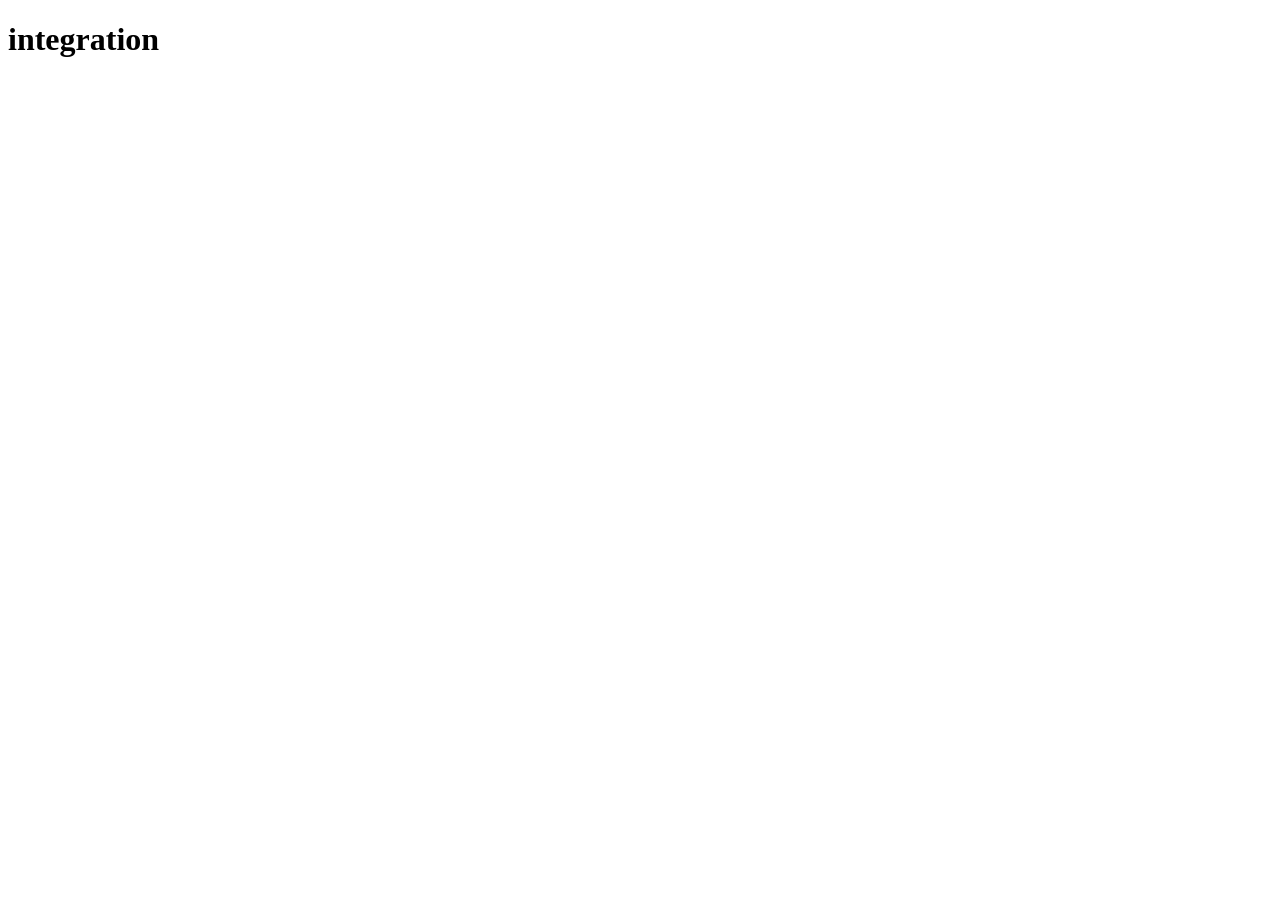
==== integration/index.html @ 020e7e5c "feat: add core infrastructure, schema hosting, and app engine config" ====
<!DOCTYPE html>
<html lang="en">
<head>
  <meta charset="UTF-8">
  <meta name="viewport" content="width=device-width, initial-scale=1.0">
  <title>integration - yettagam</title>
  <link rel="icon" type="image/svg+xml" href="/static/logos/favicon.svg">
</head>
<body>
  <h1>integration</h1>
</body>
</html>
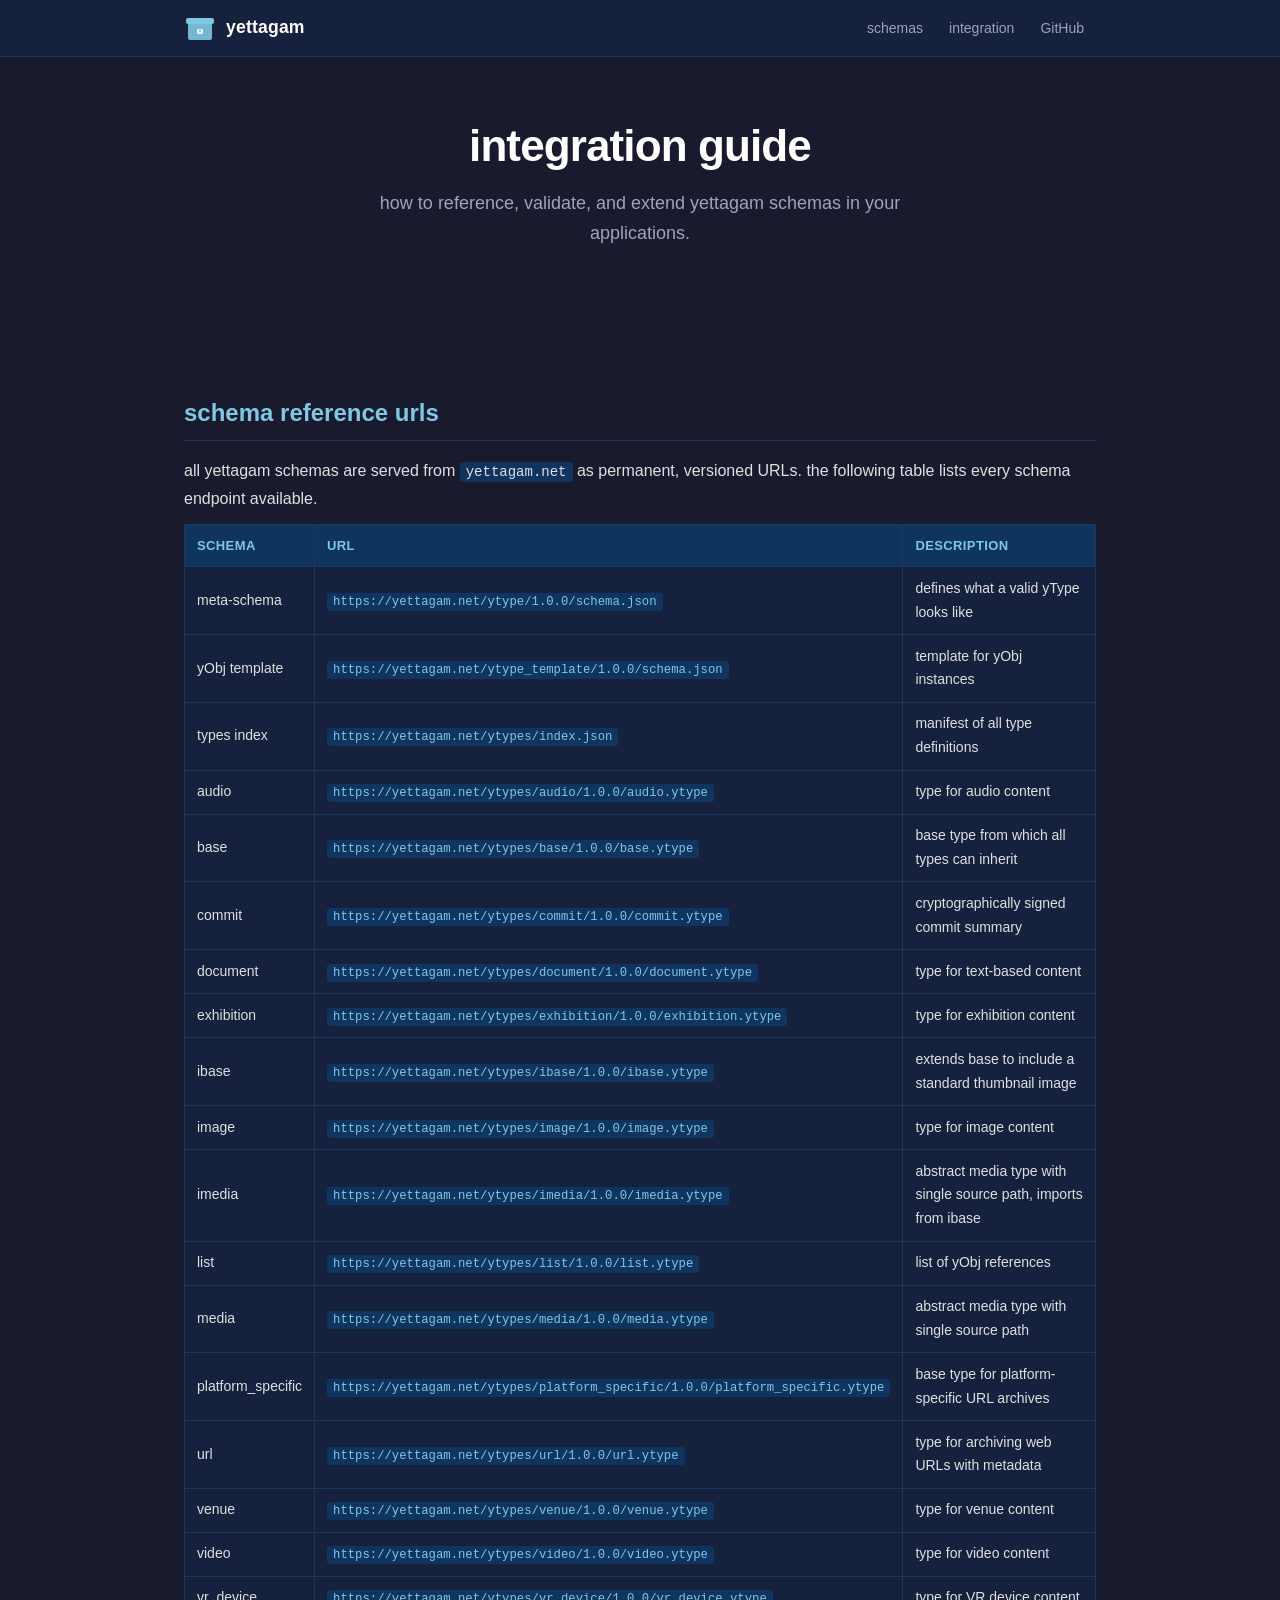
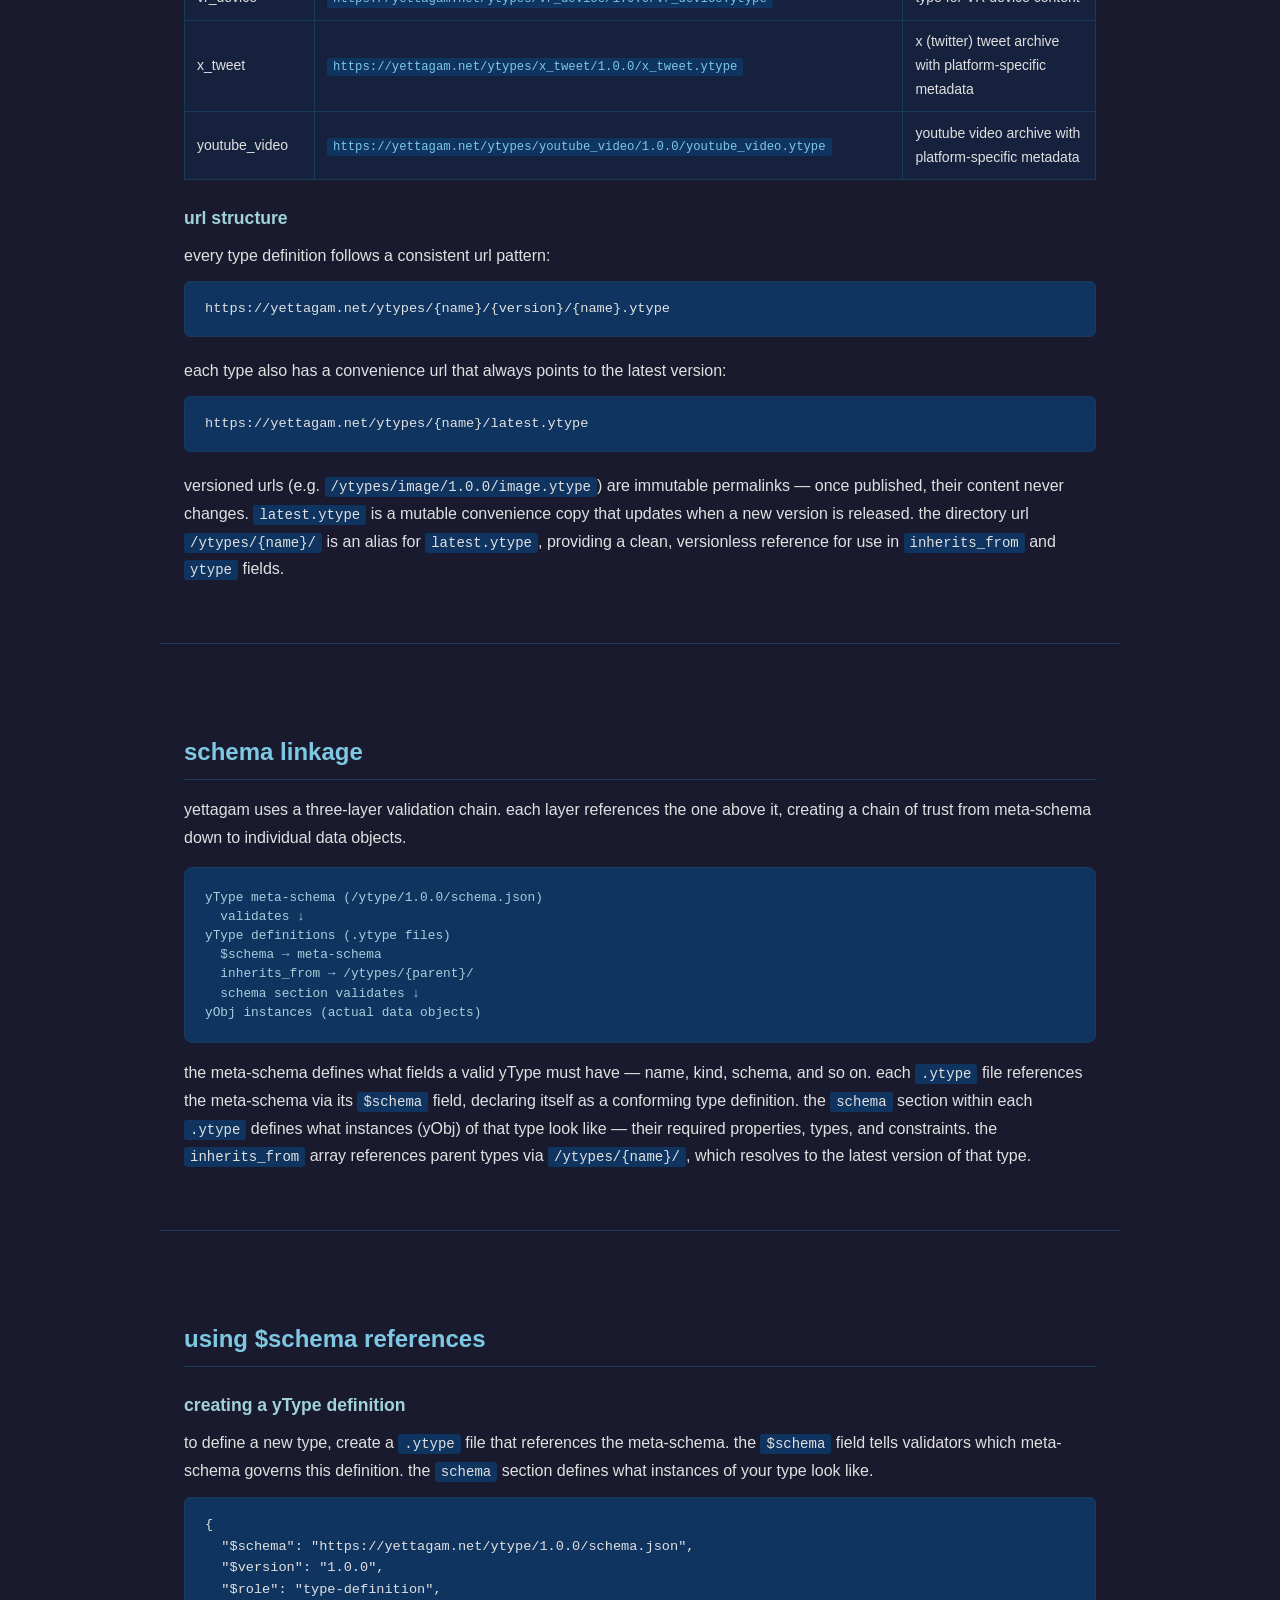
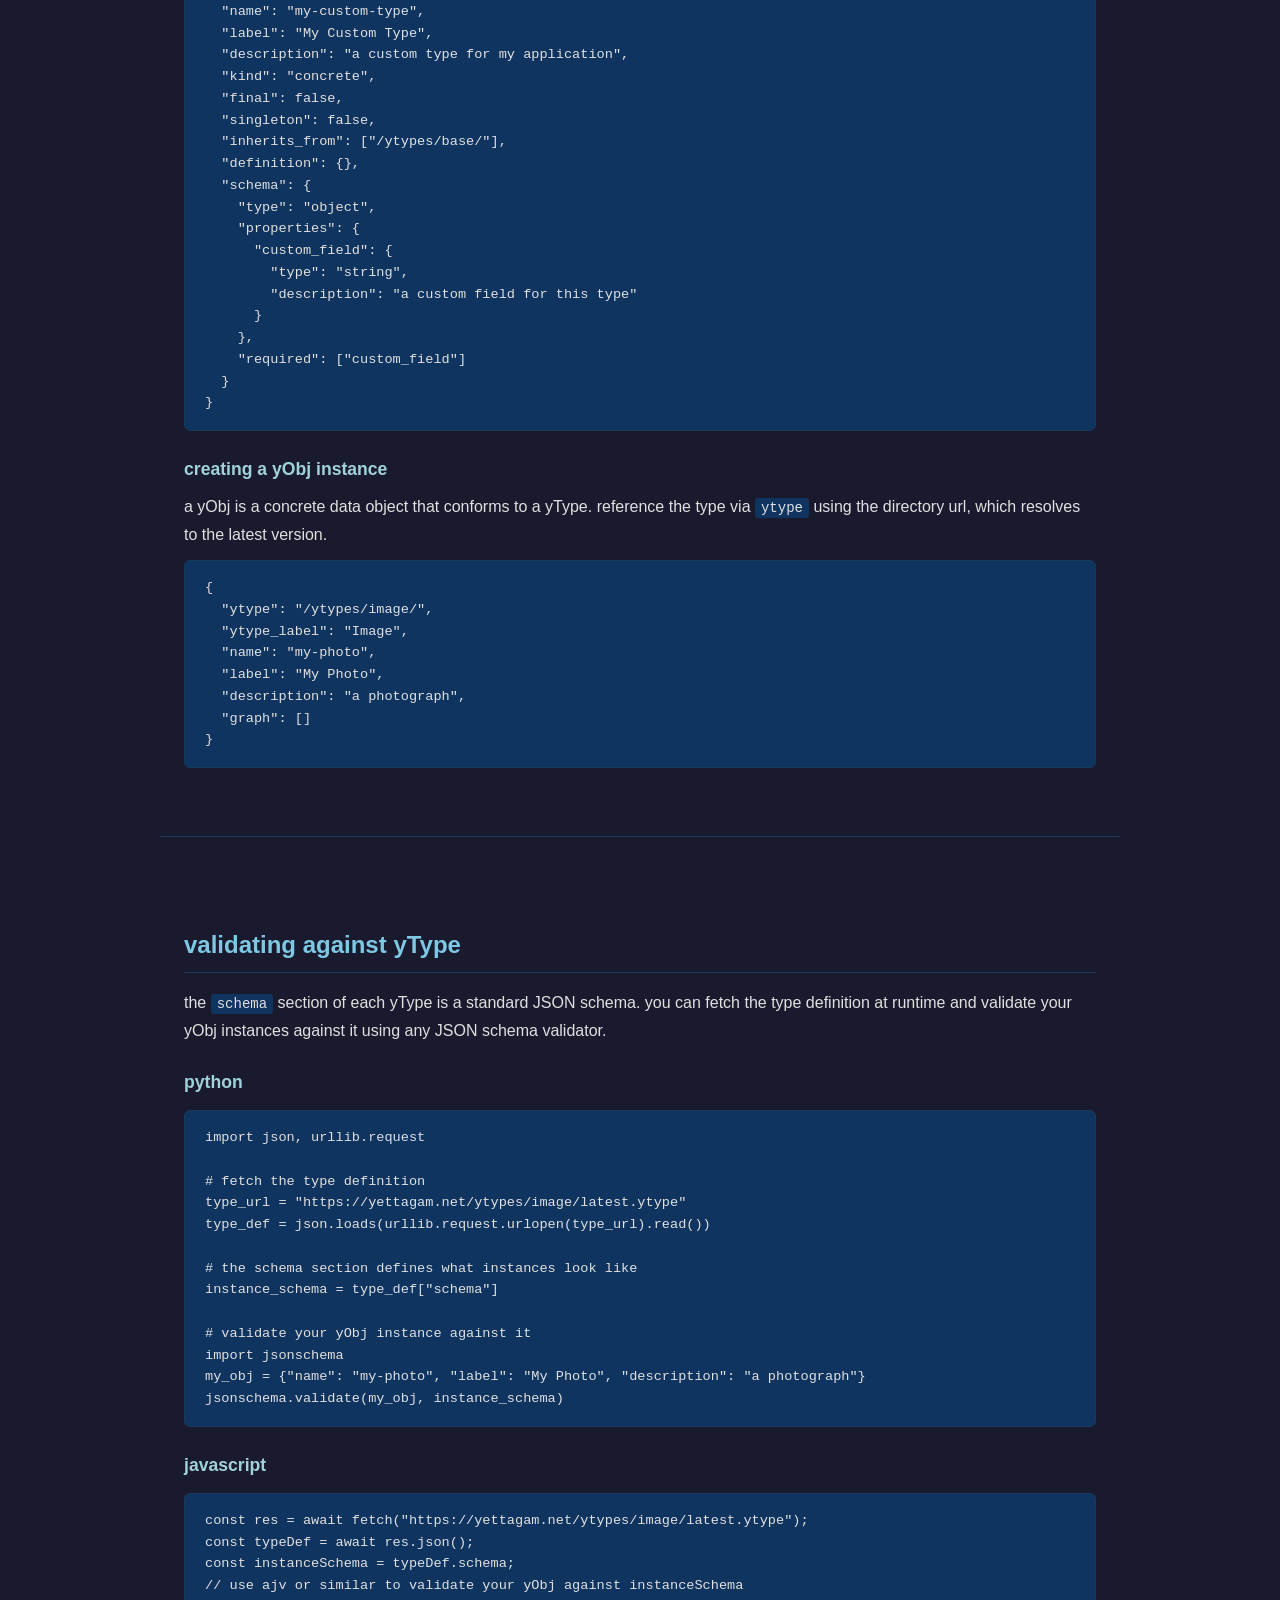
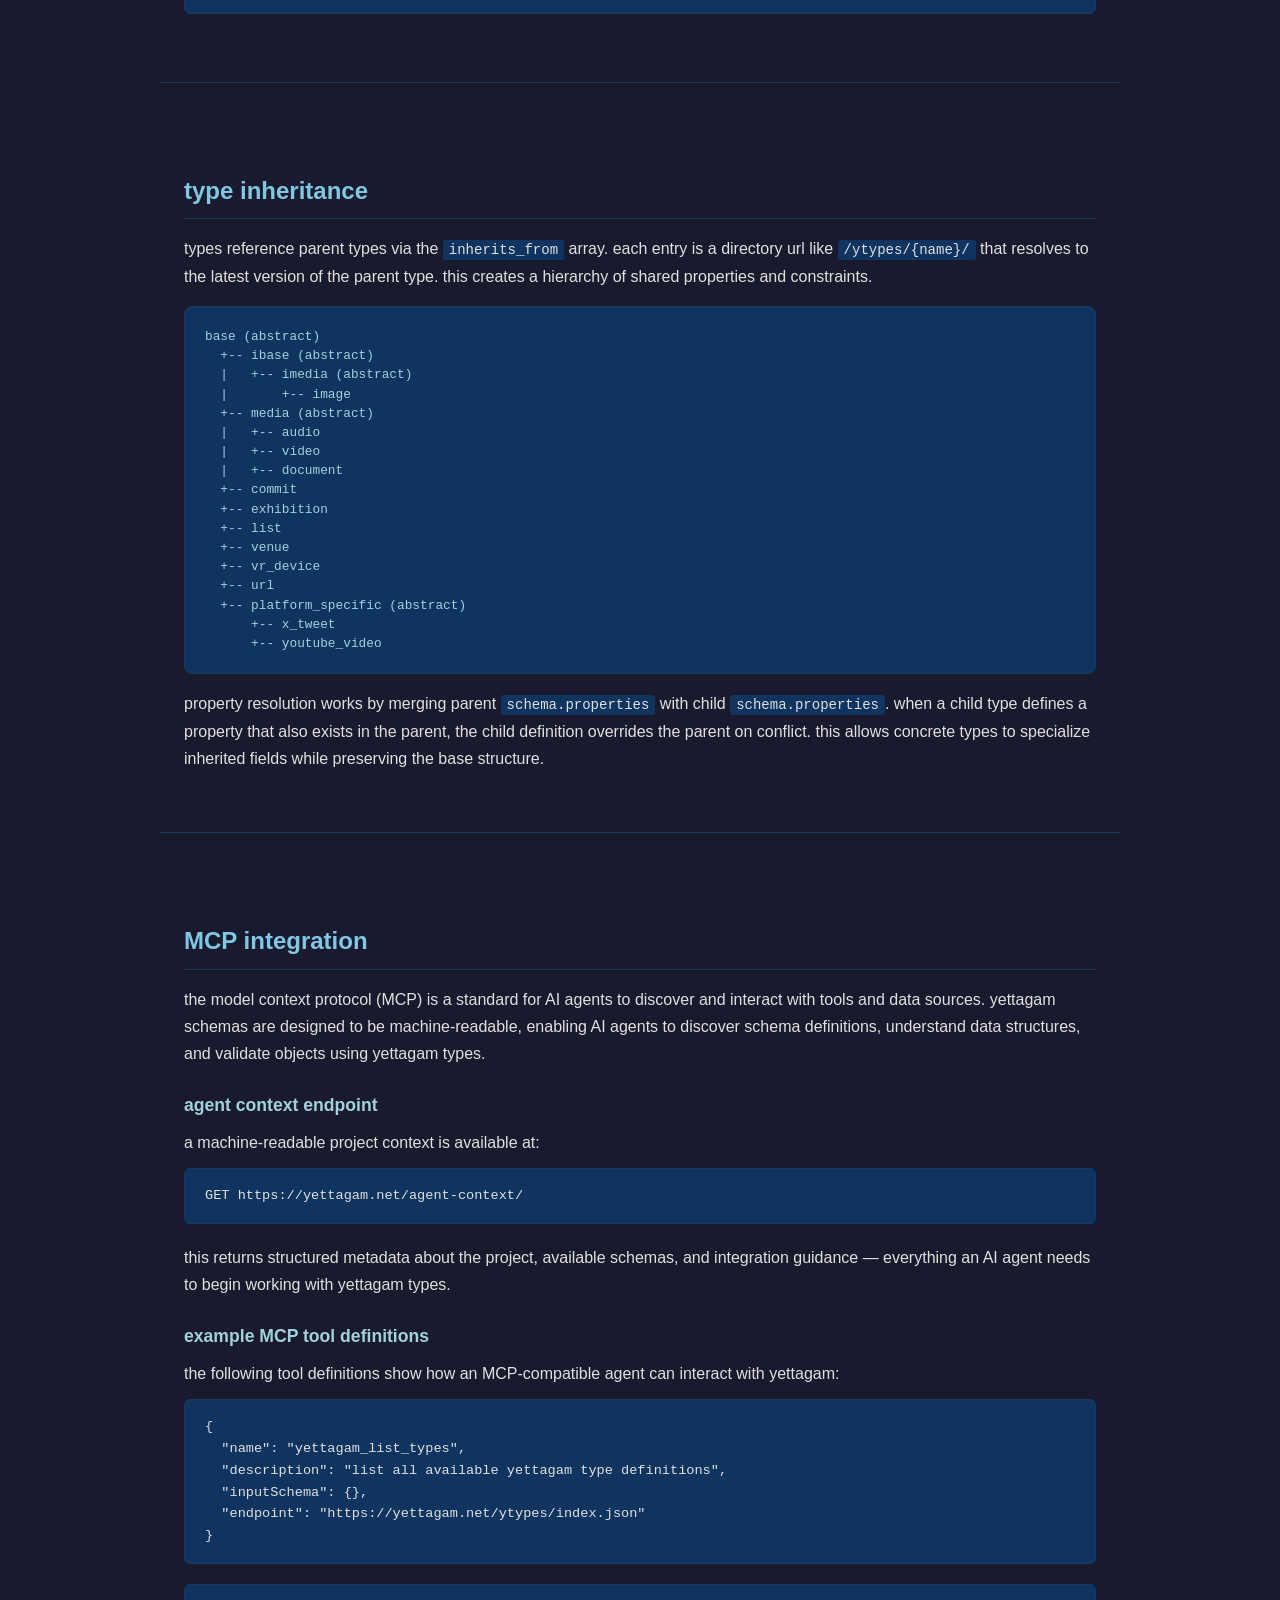
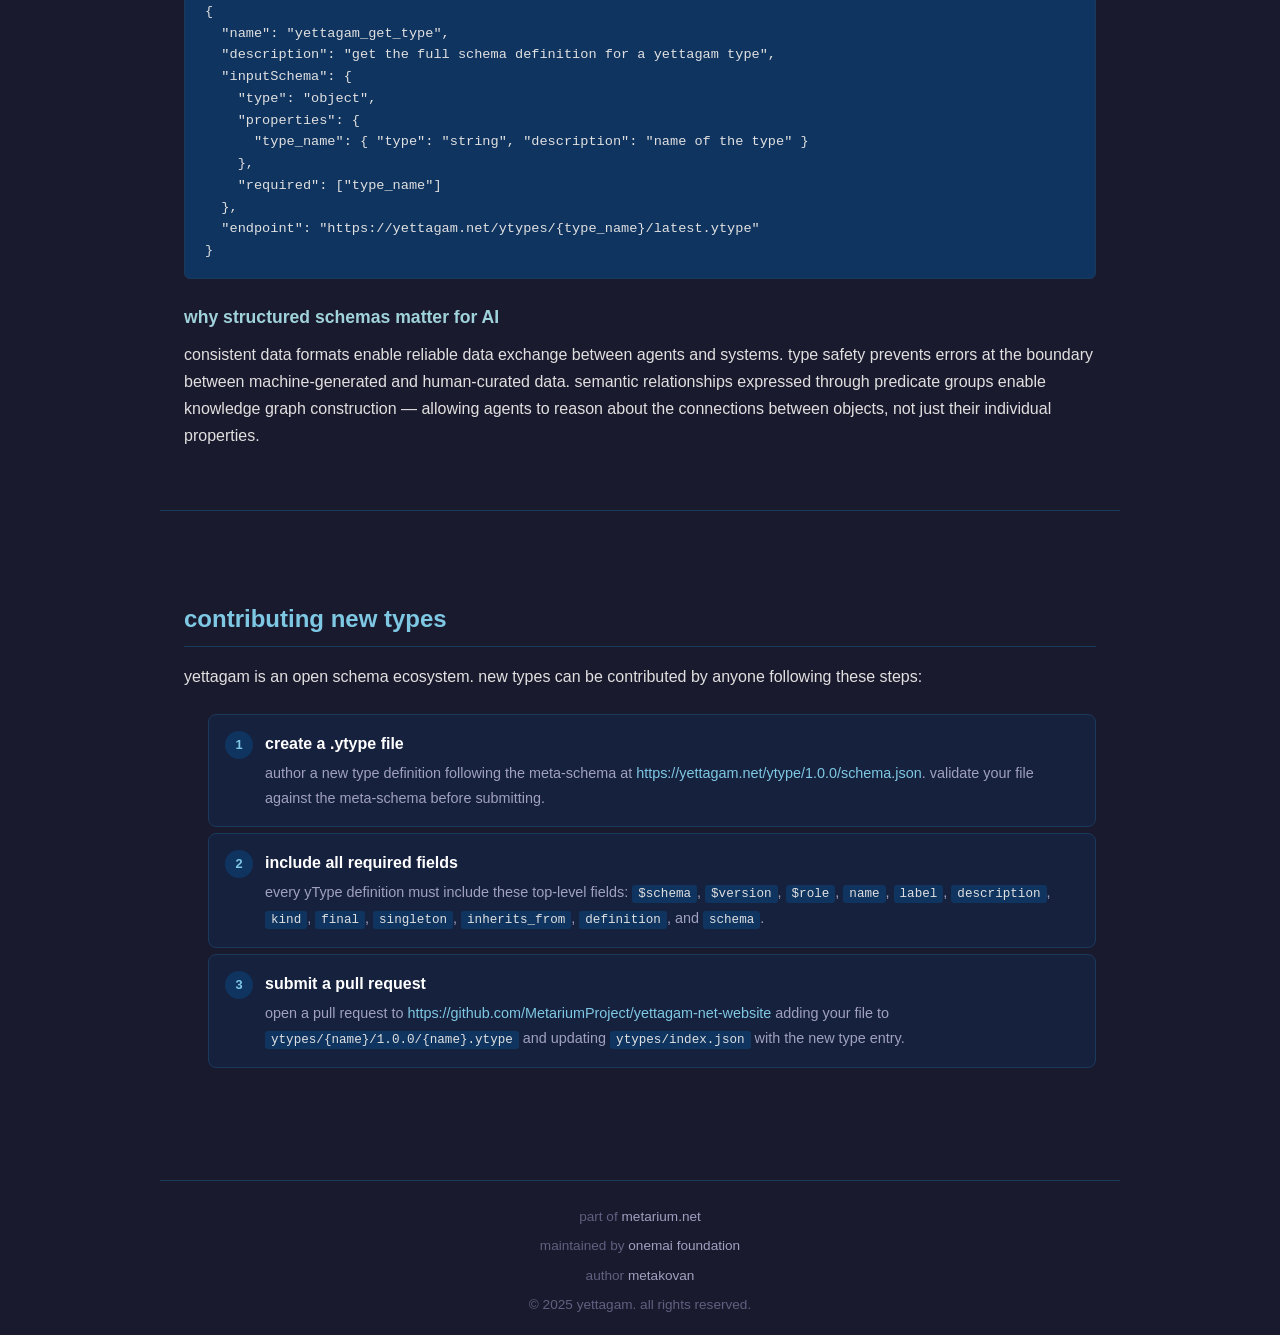
==== commit 8c7fb940: "feat: add landing page, 404, CSS styling, and integration guide" ====
--- a/integration/index.html
+++ b/integration/index.html
@@ -3,10 +3,425 @@
 <head>
   <meta charset="UTF-8">
   <meta name="viewport" content="width=device-width, initial-scale=1.0">
-  <title>integration - yettagam</title>
+  <title>integration guide — yettagam</title>
+  <meta name="description" content="integration guide for yettagam — how to reference, validate, and extend yType schemas and yObj instances.">
+  <meta property="og:type" content="website">
+  <meta property="og:title" content="integration guide — yettagam">
+  <meta property="og:url" content="https://yettagam.net/integration/">
+  <meta property="og:site_name" content="yettagam">
   <link rel="icon" type="image/svg+xml" href="/static/logos/favicon.svg">
+  <link rel="stylesheet" href="/static/css/style.css">
 </head>
 <body>
-  <h1>integration</h1>
+
+  <nav class="nav">
+    <div class="nav-inner">
+      <a href="/" class="nav-brand">
+        <img class="nav-logo" src="/static/logos/favicon.svg" alt="yettagam" width="32" height="32">
+        <span>yettagam</span>
+      </a>
+      <button class="nav-toggle" aria-label="Menu">&#9776;</button>
+      <ul class="nav-links">
+        <li><a href="/schemas/">schemas</a></li>
+        <li><a href="/integration/">integration</a></li>
+        <li><a href="https://github.com/MetariumProject/yettagam-net-website" target="_blank" rel="noopener">GitHub</a></li>
+      </ul>
+    </div>
+  </nav>
+
+  <main>
+
+    <section class="hero">
+      <h1 class="hero-title">integration guide</h1>
+      <p class="hero-subtitle">
+        how to reference, validate, and extend yettagam schemas in your applications.
+      </p>
+    </section>
+
+    <!-- section 1: schema reference urls -->
+    <section class="section content">
+      <h2 class="section-title">schema reference urls</h2>
+      <p>
+        all yettagam schemas are served from <code>yettagam.net</code> as permanent, versioned URLs.
+        the following table lists every schema endpoint available.
+      </p>
+
+      <table>
+        <thead>
+          <tr>
+            <th>schema</th>
+            <th>url</th>
+            <th>description</th>
+          </tr>
+        </thead>
+        <tbody>
+          <tr>
+            <td>meta-schema</td>
+            <td><code><a href="https://yettagam.net/ytype/1.0.0/schema.json">https://yettagam.net/ytype/1.0.0/schema.json</a></code></td>
+            <td>defines what a valid yType looks like</td>
+          </tr>
+          <tr>
+            <td>yObj template</td>
+            <td><code><a href="https://yettagam.net/ytype_template/1.0.0/schema.json">https://yettagam.net/ytype_template/1.0.0/schema.json</a></code></td>
+            <td>template for yObj instances</td>
+          </tr>
+          <tr>
+            <td>types index</td>
+            <td><code><a href="https://yettagam.net/ytypes/index.json">https://yettagam.net/ytypes/index.json</a></code></td>
+            <td>manifest of all type definitions</td>
+          </tr>
+          <tr>
+            <td>audio</td>
+            <td><code><a href="https://yettagam.net/ytypes/audio/1.0.0/audio.ytype">https://yettagam.net/ytypes/audio/1.0.0/audio.ytype</a></code></td>
+            <td>type for audio content</td>
+          </tr>
+          <tr>
+            <td>base</td>
+            <td><code><a href="https://yettagam.net/ytypes/base/1.0.0/base.ytype">https://yettagam.net/ytypes/base/1.0.0/base.ytype</a></code></td>
+            <td>base type from which all types can inherit</td>
+          </tr>
+          <tr>
+            <td>commit</td>
+            <td><code><a href="https://yettagam.net/ytypes/commit/1.0.0/commit.ytype">https://yettagam.net/ytypes/commit/1.0.0/commit.ytype</a></code></td>
+            <td>cryptographically signed commit summary</td>
+          </tr>
+          <tr>
+            <td>document</td>
+            <td><code><a href="https://yettagam.net/ytypes/document/1.0.0/document.ytype">https://yettagam.net/ytypes/document/1.0.0/document.ytype</a></code></td>
+            <td>type for text-based content</td>
+          </tr>
+          <tr>
+            <td>exhibition</td>
+            <td><code><a href="https://yettagam.net/ytypes/exhibition/1.0.0/exhibition.ytype">https://yettagam.net/ytypes/exhibition/1.0.0/exhibition.ytype</a></code></td>
+            <td>type for exhibition content</td>
+          </tr>
+          <tr>
+            <td>ibase</td>
+            <td><code><a href="https://yettagam.net/ytypes/ibase/1.0.0/ibase.ytype">https://yettagam.net/ytypes/ibase/1.0.0/ibase.ytype</a></code></td>
+            <td>extends base to include a standard thumbnail image</td>
+          </tr>
+          <tr>
+            <td>image</td>
+            <td><code><a href="https://yettagam.net/ytypes/image/1.0.0/image.ytype">https://yettagam.net/ytypes/image/1.0.0/image.ytype</a></code></td>
+            <td>type for image content</td>
+          </tr>
+          <tr>
+            <td>imedia</td>
+            <td><code><a href="https://yettagam.net/ytypes/imedia/1.0.0/imedia.ytype">https://yettagam.net/ytypes/imedia/1.0.0/imedia.ytype</a></code></td>
+            <td>abstract media type with single source path, imports from ibase</td>
+          </tr>
+          <tr>
+            <td>list</td>
+            <td><code><a href="https://yettagam.net/ytypes/list/1.0.0/list.ytype">https://yettagam.net/ytypes/list/1.0.0/list.ytype</a></code></td>
+            <td>list of yObj references</td>
+          </tr>
+          <tr>
+            <td>media</td>
+            <td><code><a href="https://yettagam.net/ytypes/media/1.0.0/media.ytype">https://yettagam.net/ytypes/media/1.0.0/media.ytype</a></code></td>
+            <td>abstract media type with single source path</td>
+          </tr>
+          <tr>
+            <td>platform_specific</td>
+            <td><code><a href="https://yettagam.net/ytypes/platform_specific/1.0.0/platform_specific.ytype">https://yettagam.net/ytypes/platform_specific/1.0.0/platform_specific.ytype</a></code></td>
+            <td>base type for platform-specific URL archives</td>
+          </tr>
+          <tr>
+            <td>url</td>
+            <td><code><a href="https://yettagam.net/ytypes/url/1.0.0/url.ytype">https://yettagam.net/ytypes/url/1.0.0/url.ytype</a></code></td>
+            <td>type for archiving web URLs with metadata</td>
+          </tr>
+          <tr>
+            <td>venue</td>
+            <td><code><a href="https://yettagam.net/ytypes/venue/1.0.0/venue.ytype">https://yettagam.net/ytypes/venue/1.0.0/venue.ytype</a></code></td>
+            <td>type for venue content</td>
+          </tr>
+          <tr>
+            <td>video</td>
+            <td><code><a href="https://yettagam.net/ytypes/video/1.0.0/video.ytype">https://yettagam.net/ytypes/video/1.0.0/video.ytype</a></code></td>
+            <td>type for video content</td>
+          </tr>
+          <tr>
+            <td>vr_device</td>
+            <td><code><a href="https://yettagam.net/ytypes/vr_device/1.0.0/vr_device.ytype">https://yettagam.net/ytypes/vr_device/1.0.0/vr_device.ytype</a></code></td>
+            <td>type for VR device content</td>
+          </tr>
+          <tr>
+            <td>x_tweet</td>
+            <td><code><a href="https://yettagam.net/ytypes/x_tweet/1.0.0/x_tweet.ytype">https://yettagam.net/ytypes/x_tweet/1.0.0/x_tweet.ytype</a></code></td>
+            <td>x (twitter) tweet archive with platform-specific metadata</td>
+          </tr>
+          <tr>
+            <td>youtube_video</td>
+            <td><code><a href="https://yettagam.net/ytypes/youtube_video/1.0.0/youtube_video.ytype">https://yettagam.net/ytypes/youtube_video/1.0.0/youtube_video.ytype</a></code></td>
+            <td>youtube video archive with platform-specific metadata</td>
+          </tr>
+        </tbody>
+      </table>
+
+      <h3>url structure</h3>
+      <p>
+        every type definition follows a consistent url pattern:
+      </p>
+      <pre><code>https://yettagam.net/ytypes/{name}/{version}/{name}.ytype</code></pre>
+      <p>
+        each type also has a convenience url that always points to the latest version:
+      </p>
+      <pre><code>https://yettagam.net/ytypes/{name}/latest.ytype</code></pre>
+      <p>
+        versioned urls (e.g. <code>/ytypes/image/1.0.0/image.ytype</code>) are immutable permalinks — once published,
+        their content never changes. <code>latest.ytype</code> is a mutable convenience copy that updates
+        when a new version is released. the directory url <code>/ytypes/{name}/</code> is an alias
+        for <code>latest.ytype</code>, providing a clean, versionless reference for use in
+        <code>inherits_from</code> and <code>ytype</code> fields.
+      </p>
+    </section>
+
+    <!-- section 2: schema linkage -->
+    <section class="section content">
+      <h2 class="section-title">schema linkage</h2>
+      <p>
+        yettagam uses a three-layer validation chain. each layer references the one above it,
+        creating a chain of trust from meta-schema down to individual data objects.
+      </p>
+      <div class="diagram">
+<pre>yType meta-schema (/ytype/1.0.0/schema.json)
+  validates ↓
+yType definitions (.ytype files)
+  $schema → meta-schema
+  inherits_from → /ytypes/{parent}/
+  schema section validates ↓
+yObj instances (actual data objects)</pre>
+      </div>
+      <p>
+        the meta-schema defines what fields a valid yType must have — name, kind, schema, and so on.
+        each <code>.ytype</code> file references the meta-schema via its <code>$schema</code> field,
+        declaring itself as a conforming type definition. the <code>schema</code> section within each
+        <code>.ytype</code> defines what instances (yObj) of that type look like — their required
+        properties, types, and constraints. the <code>inherits_from</code> array references parent
+        types via <code>/ytypes/{name}/</code>, which resolves to the latest version of that type.
+      </p>
+    </section>
+
+    <!-- section 3: using $schema references -->
+    <section class="section content">
+      <h2 class="section-title">using $schema references</h2>
+
+      <h3>creating a yType definition</h3>
+      <p>
+        to define a new type, create a <code>.ytype</code> file that references the meta-schema.
+        the <code>$schema</code> field tells validators which meta-schema governs this definition.
+        the <code>schema</code> section defines what instances of your type look like.
+      </p>
+<pre><code>{
+  "$schema": "https://yettagam.net/ytype/1.0.0/schema.json",
+  "$version": "1.0.0",
+  "$role": "type-definition",
+  "name": "my-custom-type",
+  "label": "My Custom Type",
+  "description": "a custom type for my application",
+  "kind": "concrete",
+  "final": false,
+  "singleton": false,
+  "inherits_from": ["/ytypes/base/"],
+  "definition": {},
+  "schema": {
+    "type": "object",
+    "properties": {
+      "custom_field": {
+        "type": "string",
+        "description": "a custom field for this type"
+      }
+    },
+    "required": ["custom_field"]
+  }
+}</code></pre>
+
+      <h3>creating a yObj instance</h3>
+      <p>
+        a yObj is a concrete data object that conforms to a yType. reference the type via
+        <code>ytype</code> using the directory url, which resolves to the latest version.
+      </p>
+<pre><code>{
+  "ytype": "/ytypes/image/",
+  "ytype_label": "Image",
+  "name": "my-photo",
+  "label": "My Photo",
+  "description": "a photograph",
+  "graph": []
+}</code></pre>
+    </section>
+
+    <!-- section 4: validating against yType -->
+    <section class="section content">
+      <h2 class="section-title">validating against yType</h2>
+      <p>
+        the <code>schema</code> section of each yType is a standard JSON schema. you can fetch the
+        type definition at runtime and validate your yObj instances against it using any
+        JSON schema validator.
+      </p>
+
+      <h3>python</h3>
+<pre><code>import json, urllib.request
+
+# fetch the type definition
+type_url = "https://yettagam.net/ytypes/image/latest.ytype"
+type_def = json.loads(urllib.request.urlopen(type_url).read())
+
+# the schema section defines what instances look like
+instance_schema = type_def["schema"]
+
+# validate your yObj instance against it
+import jsonschema
+my_obj = {"name": "my-photo", "label": "My Photo", "description": "a photograph"}
+jsonschema.validate(my_obj, instance_schema)</code></pre>
+
+      <h3>javascript</h3>
+<pre><code>const res = await fetch("https://yettagam.net/ytypes/image/latest.ytype");
+const typeDef = await res.json();
+const instanceSchema = typeDef.schema;
+// use ajv or similar to validate your yObj against instanceSchema</code></pre>
+    </section>
+
+    <!-- section 5: type inheritance -->
+    <section class="section content">
+      <h2 class="section-title">type inheritance</h2>
+      <p>
+        types reference parent types via the <code>inherits_from</code> array. each entry is a
+        directory url like <code>/ytypes/{name}/</code> that resolves to the latest version of
+        the parent type. this creates a hierarchy of shared properties and constraints.
+      </p>
+      <div class="diagram">
+<pre>base (abstract)
+  +-- ibase (abstract)
+  |   +-- imedia (abstract)
+  |       +-- image
+  +-- media (abstract)
+  |   +-- audio
+  |   +-- video
+  |   +-- document
+  +-- commit
+  +-- exhibition
+  +-- list
+  +-- venue
+  +-- vr_device
+  +-- url
+  +-- platform_specific (abstract)
+      +-- x_tweet
+      +-- youtube_video</pre>
+      </div>
+      <p>
+        property resolution works by merging parent <code>schema.properties</code> with child
+        <code>schema.properties</code>. when a child type defines a property that also exists
+        in the parent, the child definition overrides the parent on conflict. this allows
+        concrete types to specialize inherited fields while preserving the base structure.
+      </p>
+    </section>
+
+    <!-- section 6: MCP integration -->
+    <section class="section content">
+      <h2 class="section-title">MCP integration</h2>
+      <p>
+        the model context protocol (MCP) is a standard for AI agents to discover and interact
+        with tools and data sources. yettagam schemas are designed to be machine-readable,
+        enabling AI agents to discover schema definitions, understand data structures, and
+        validate objects using yettagam types.
+      </p>
+
+      <h3>agent context endpoint</h3>
+      <p>
+        a machine-readable project context is available at:
+      </p>
+<pre><code>GET https://yettagam.net/agent-context/</code></pre>
+      <p>
+        this returns structured metadata about the project, available schemas, and integration
+        guidance — everything an AI agent needs to begin working with yettagam types.
+      </p>
+
+      <h3>example MCP tool definitions</h3>
+      <p>
+        the following tool definitions show how an MCP-compatible agent can interact with yettagam:
+      </p>
+<pre><code>{
+  "name": "yettagam_list_types",
+  "description": "list all available yettagam type definitions",
+  "inputSchema": {},
+  "endpoint": "https://yettagam.net/ytypes/index.json"
+}</code></pre>
+<pre><code>{
+  "name": "yettagam_get_type",
+  "description": "get the full schema definition for a yettagam type",
+  "inputSchema": {
+    "type": "object",
+    "properties": {
+      "type_name": { "type": "string", "description": "name of the type" }
+    },
+    "required": ["type_name"]
+  },
+  "endpoint": "https://yettagam.net/ytypes/{type_name}/latest.ytype"
+}</code></pre>
+
+      <h3>why structured schemas matter for AI</h3>
+      <p>
+        consistent data formats enable reliable data exchange between agents and systems.
+        type safety prevents errors at the boundary between machine-generated and human-curated
+        data. semantic relationships expressed through predicate groups enable knowledge graph
+        construction — allowing agents to reason about the connections between objects, not
+        just their individual properties.
+      </p>
+    </section>
+
+    <!-- section 7: contributing new types -->
+    <section class="section content">
+      <h2 class="section-title">contributing new types</h2>
+      <p>
+        yettagam is an open schema ecosystem. new types can be contributed by anyone
+        following these steps:
+      </p>
+      <ol class="steps">
+        <li>
+          <strong>create a .ytype file</strong>
+          <p>
+            author a new type definition following the meta-schema at
+            <a href="https://yettagam.net/ytype/1.0.0/schema.json">https://yettagam.net/ytype/1.0.0/schema.json</a>.
+            validate your file against the meta-schema before submitting.
+          </p>
+        </li>
+        <li>
+          <strong>include all required fields</strong>
+          <p>
+            every yType definition must include these top-level fields:
+            <code>$schema</code>, <code>$version</code>, <code>$role</code>,
+            <code>name</code>, <code>label</code>, <code>description</code>,
+            <code>kind</code>, <code>final</code>, <code>singleton</code>,
+            <code>inherits_from</code>, <code>definition</code>, and <code>schema</code>.
+          </p>
+        </li>
+        <li>
+          <strong>submit a pull request</strong>
+          <p>
+            open a pull request to
+            <a href="https://github.com/MetariumProject/yettagam-net-website" target="_blank" rel="noopener">https://github.com/MetariumProject/yettagam-net-website</a>
+            adding your file to <code>ytypes/{name}/1.0.0/{name}.ytype</code> and updating
+            <code>ytypes/index.json</code> with the new type entry.
+          </p>
+        </li>
+      </ol>
+    </section>
+
+  </main>
+
+  <footer class="footer">
+    <p>part of <a href="https://metarium.net">metarium.net</a></p>
+    <p>maintained by <a href="https://onemai.net">onemai foundation</a></p>
+    <p>author <a href="https://metakovan.net">metakovan</a></p>
+    <p>&copy; 2025 yettagam. all rights reserved.</p>
+  </footer>
+
+  <script>
+    document.querySelector('.nav-toggle').addEventListener('click', function () {
+      document.querySelector('.nav-links').classList.toggle('open');
+    });
+  </script>
+
 </body>
 </html>
--- a/static/css/style.css
+++ b/static/css/style.css
@@ -0,0 +1,922 @@
+/* ==========================================================================
+   yettagam — yettagam.net
+   Dark theme adapted from metarium.ai design language
+   ========================================================================== */
+
+:root {
+  --bg: #1a1a2e;
+  --bg-card: #16213e;
+  --bg-code: #0f3460;
+  --border: #1a3a5c;
+  --accent: #7ec8e3;
+  --accent-hover: #5fb8d9;
+  --text: #e0e0e0;
+  --text-muted: #a0a0c0;
+  --text-dim: #606080;
+  --white: #ffffff;
+  --green: #28a745;
+  --blue: #007bff;
+  --max-w: 960px;
+  --radius: 8px;
+  --radius-sm: 4px;
+}
+
+/* ==========================================================================
+   Reset
+   ========================================================================== */
+
+*, *::before, *::after {
+  box-sizing: border-box;
+  margin: 0;
+  padding: 0;
+}
+
+body {
+  font-family: -apple-system, BlinkMacSystemFont, 'Segoe UI', Roboto, 'Helvetica Neue', Arial, sans-serif;
+  background: var(--bg);
+  color: var(--text);
+  line-height: 1.7;
+  -webkit-font-smoothing: antialiased;
+  -moz-osx-font-smoothing: grayscale;
+}
+
+a {
+  color: var(--accent);
+  text-decoration: none;
+  transition: color 0.15s;
+}
+
+a:hover {
+  color: var(--accent-hover);
+  text-decoration: underline;
+}
+
+img {
+  max-width: 100%;
+  height: auto;
+}
+
+/* ==========================================================================
+   Navigation
+   ========================================================================== */
+
+.nav {
+  background: var(--bg-card);
+  border-bottom: 1px solid var(--border);
+  position: sticky;
+  top: 0;
+  z-index: 100;
+  backdrop-filter: blur(8px);
+}
+
+.nav-inner {
+  max-width: var(--max-w);
+  margin: 0 auto;
+  padding: 0 1.5rem;
+  display: flex;
+  align-items: center;
+  justify-content: space-between;
+  height: 56px;
+}
+
+.nav-brand {
+  display: flex;
+  align-items: center;
+  gap: 10px;
+  text-decoration: none;
+  color: var(--white);
+  font-weight: 700;
+  font-size: 1.1rem;
+  letter-spacing: 0.01em;
+}
+
+.nav-brand:hover {
+  text-decoration: none;
+  color: var(--white);
+}
+
+.nav-logo {
+  width: 32px;
+  height: 32px;
+  border-radius: 4px;
+  flex-shrink: 0;
+}
+
+.nav-links {
+  display: flex;
+  list-style: none;
+  gap: 2px;
+  align-items: center;
+}
+
+.nav-links a {
+  color: var(--text-muted);
+  font-size: 0.875rem;
+  font-weight: 500;
+  padding: 6px 12px;
+  border-radius: var(--radius-sm);
+  transition: color 0.15s, background 0.15s;
+  white-space: nowrap;
+}
+
+.nav-links a:hover {
+  color: var(--accent);
+  background: rgba(126, 200, 227, 0.08);
+  text-decoration: none;
+}
+
+.nav-toggle {
+  display: none;
+  background: none;
+  border: 1px solid var(--border);
+  color: var(--text-muted);
+  font-size: 1.25rem;
+  cursor: pointer;
+  padding: 4px 8px;
+  border-radius: var(--radius-sm);
+  line-height: 1;
+}
+
+/* ==========================================================================
+   Hero
+   ========================================================================== */
+
+.hero {
+  text-align: center;
+  padding: 4rem 1.5rem 3rem;
+  max-width: var(--max-w);
+  margin: 0 auto;
+}
+
+.hero-title {
+  font-size: 2.75rem;
+  font-weight: 800;
+  color: var(--white);
+  letter-spacing: -0.02em;
+  line-height: 1.15;
+  margin-bottom: 1rem;
+}
+
+.hero-accent {
+  color: var(--accent);
+}
+
+.hero-subtitle {
+  color: var(--text-muted);
+  font-size: 1.125rem;
+  max-width: 560px;
+  margin: 0 auto 0.5rem;
+  line-height: 1.7;
+}
+
+.hero-cta {
+  display: flex;
+  gap: 12px;
+  justify-content: center;
+  margin-top: 2rem;
+  flex-wrap: wrap;
+}
+
+/* ==========================================================================
+   Buttons
+   ========================================================================== */
+
+.btn {
+  display: inline-flex;
+  align-items: center;
+  gap: 6px;
+  padding: 10px 22px;
+  border-radius: 6px;
+  font-size: 0.9375rem;
+  font-weight: 600;
+  text-decoration: none;
+  transition: all 0.15s;
+  cursor: pointer;
+  border: none;
+  line-height: 1.4;
+}
+
+.btn:hover {
+  text-decoration: none;
+  transform: translateY(-1px);
+}
+
+.btn-primary {
+  background: var(--accent);
+  color: var(--bg);
+}
+
+.btn-primary:hover {
+  background: var(--accent-hover);
+  color: var(--bg);
+}
+
+.btn-secondary {
+  background: transparent;
+  color: var(--accent);
+  border: 1px solid var(--border);
+}
+
+.btn-secondary:hover {
+  background: rgba(126, 200, 227, 0.08);
+  border-color: var(--accent);
+  color: var(--accent);
+}
+
+/* ==========================================================================
+   Sections
+   ========================================================================== */
+
+.section {
+  max-width: var(--max-w);
+  margin: 0 auto;
+  padding: 3rem 1.5rem;
+}
+
+.section + .section {
+  border-top: 1px solid var(--border);
+}
+
+.section-title {
+  color: var(--accent);
+  font-size: 1.5rem;
+  font-weight: 700;
+  margin-bottom: 1rem;
+  padding-bottom: 0.5rem;
+  border-bottom: 1px solid var(--border);
+}
+
+.section-subtitle {
+  color: var(--text-muted);
+  font-size: 1rem;
+  max-width: 640px;
+  margin-bottom: 1.5rem;
+  line-height: 1.7;
+}
+
+.section-intro {
+  margin-bottom: 2rem;
+  line-height: 1.7;
+}
+
+.section p {
+  margin-bottom: 0.75rem;
+  line-height: 1.7;
+}
+
+/* ==========================================================================
+   Feature Cards
+   ========================================================================== */
+
+.card-grid {
+  display: grid;
+  grid-template-columns: repeat(2, 1fr);
+  gap: 1rem;
+  margin: 1.5rem 0;
+}
+
+.card {
+  background: var(--bg-card);
+  border: 1px solid var(--border);
+  border-radius: var(--radius);
+  padding: 1.25rem;
+  transition: border-color 0.15s;
+}
+
+.card:hover {
+  border-color: var(--accent);
+}
+
+.card-icon {
+  font-size: 1.75rem;
+  margin-bottom: 0.75rem;
+  line-height: 1;
+}
+
+.card h3 {
+  color: var(--white);
+  font-size: 1rem;
+  font-weight: 600;
+  margin-bottom: 0.4rem;
+}
+
+.card p {
+  color: var(--text-muted);
+  font-size: 0.9rem;
+  line-height: 1.65;
+  margin-bottom: 0.5rem;
+}
+
+.card ul {
+  list-style: none;
+  padding: 0;
+  margin: 0.5rem 0 0;
+}
+
+.card ul li {
+  color: var(--text-muted);
+  font-size: 0.85rem;
+  padding: 2px 0;
+  line-height: 1.5;
+}
+
+.card ul li::before {
+  content: "·";
+  color: var(--accent);
+  margin-right: 6px;
+  font-weight: 700;
+}
+
+.card ul li em {
+  color: var(--text-dim);
+  font-size: 0.8rem;
+}
+
+/* ==========================================================================
+   Code & Pre
+   ========================================================================== */
+
+code {
+  background: var(--bg-code);
+  color: var(--text);
+  padding: 2px 6px;
+  border-radius: 3px;
+  font-size: 0.875em;
+  font-family: 'SF Mono', 'Fira Code', 'Consolas', 'Monaco', monospace;
+}
+
+pre {
+  background: var(--bg-code);
+  color: var(--text);
+  padding: 1rem 1.25rem;
+  border-radius: 6px;
+  overflow-x: auto;
+  margin: 0.75rem 0 1.25rem;
+  font-size: 0.85rem;
+  line-height: 1.6;
+  border: 1px solid var(--border);
+}
+
+pre code {
+  background: none;
+  padding: 0;
+  font-size: inherit;
+  border-radius: 0;
+}
+
+/* ==========================================================================
+   Steps
+   ========================================================================== */
+
+.steps {
+  counter-reset: step;
+  list-style: none;
+  padding: 0;
+  margin: 1.5rem 0;
+}
+
+.steps > li {
+  counter-increment: step;
+  position: relative;
+  padding: 1rem 1.25rem 1rem 3.5rem;
+  background: var(--bg-card);
+  border: 1px solid var(--border);
+  border-radius: var(--radius);
+  margin-bottom: 0.75rem;
+}
+
+.steps > li::before {
+  content: counter(step);
+  position: absolute;
+  left: 1rem;
+  top: 1rem;
+  width: 1.75rem;
+  height: 1.75rem;
+  background: var(--bg-code);
+  color: var(--accent);
+  border-radius: 50%;
+  display: flex;
+  align-items: center;
+  justify-content: center;
+  font-weight: 700;
+  font-size: 0.8rem;
+}
+
+.steps > li strong {
+  color: var(--white);
+  display: block;
+  margin-bottom: 0.25rem;
+}
+
+.steps > li p {
+  color: var(--text-muted);
+  margin: 0;
+  font-size: 0.9rem;
+}
+
+/* ==========================================================================
+   Content (prose styling for integration page)
+   ========================================================================== */
+
+.content h2 {
+  color: var(--accent);
+  font-size: 1.5rem;
+  font-weight: 700;
+  margin: 2.5rem 0 1rem;
+  padding-bottom: 0.4rem;
+  border-bottom: 1px solid var(--border);
+}
+
+.content h3 {
+  color: #a0d2db;
+  font-size: 1.1rem;
+  font-weight: 600;
+  margin: 1.5rem 0 0.5rem;
+}
+
+.content h4 {
+  color: var(--text);
+  font-size: 0.95rem;
+  font-weight: 600;
+  margin: 1rem 0 0.4rem;
+}
+
+.content p {
+  margin-bottom: 0.75rem;
+  line-height: 1.7;
+}
+
+.content ul, .content ol {
+  padding-left: 1.5rem;
+  margin-bottom: 1rem;
+}
+
+.content li {
+  margin-bottom: 0.35rem;
+  line-height: 1.65;
+}
+
+/* ==========================================================================
+   Note / Callout
+   ========================================================================== */
+
+.note {
+  background: rgba(126, 200, 227, 0.06);
+  border-left: 3px solid var(--accent);
+  padding: 0.75rem 1rem;
+  margin: 0.75rem 0;
+  border-radius: 0 var(--radius-sm) var(--radius-sm) 0;
+  font-size: 0.9rem;
+  color: var(--text-muted);
+}
+
+.note p {
+  margin-bottom: 0;
+}
+
+/* ==========================================================================
+   Diagram
+   ========================================================================== */
+
+.diagram {
+  background: var(--bg-code);
+  border: 1px solid var(--border);
+  border-radius: var(--radius);
+  padding: 1.25rem;
+  margin: 1rem 0;
+  overflow-x: auto;
+}
+
+.diagram pre {
+  background: none;
+  padding: 0;
+  margin: 0;
+  border: none;
+  font-size: 0.8rem;
+  color: #a0d2db;
+  line-height: 1.5;
+}
+
+/* ==========================================================================
+   Tables
+   ========================================================================== */
+
+table {
+  width: 100%;
+  border-collapse: collapse;
+  margin: 0.75rem 0 1.25rem;
+  font-size: 0.875rem;
+}
+
+th, td {
+  text-align: left;
+  padding: 0.6rem 0.75rem;
+  border: 1px solid var(--border);
+}
+
+th {
+  background: var(--bg-code);
+  color: var(--accent);
+  font-weight: 600;
+  font-size: 0.8125rem;
+  text-transform: uppercase;
+  letter-spacing: 0.03em;
+}
+
+td {
+  background: var(--bg-card);
+}
+
+/* ==========================================================================
+   Footer
+   ========================================================================== */
+
+.footer {
+  max-width: var(--max-w);
+  margin: 3rem auto 0;
+  padding: 1.5rem;
+  border-top: 1px solid var(--border);
+  text-align: center;
+  color: var(--text-dim);
+  font-size: 0.85rem;
+}
+
+.footer p {
+  margin-bottom: 0.4rem;
+}
+
+.footer a {
+  color: var(--text-muted);
+}
+
+.footer a:hover {
+  color: var(--accent);
+}
+
+/* ==========================================================================
+   Error Page
+   ========================================================================== */
+
+.error-page {
+  text-align: center;
+  padding: 6rem 1.5rem;
+  max-width: var(--max-w);
+  margin: 0 auto;
+}
+
+.error-code {
+  font-size: 6rem;
+  font-weight: 800;
+  color: var(--accent);
+  line-height: 1;
+  margin-bottom: 0.5rem;
+}
+
+.error-message {
+  font-size: 1.125rem;
+  color: var(--text-muted);
+  margin-bottom: 2rem;
+}
+
+/* ==========================================================================
+   Schema Browser — Layout
+   ========================================================================== */
+
+.schema-layout {
+  display: flex;
+  gap: 1.5rem;
+}
+
+.type-tree {
+  width: 280px;
+  flex-shrink: 0;
+  background: var(--bg-card);
+  border: 1px solid var(--border);
+  border-radius: var(--radius);
+  padding: 1rem;
+  max-height: calc(100vh - 120px);
+  overflow-y: auto;
+  position: sticky;
+  top: 80px;
+}
+
+.type-node {
+  padding: 6px 8px;
+  cursor: pointer;
+  border-radius: var(--radius-sm);
+  font-size: 0.9rem;
+  display: flex;
+  align-items: center;
+  gap: 4px;
+}
+
+.type-node:hover {
+  background: rgba(126, 200, 227, 0.08);
+}
+
+.type-node.active {
+  background: rgba(126, 200, 227, 0.12);
+  color: var(--accent);
+}
+
+.type-node.abstract {
+  font-style: italic;
+}
+
+.type-children {
+  padding-left: 1.25rem;
+}
+
+.kind-badge {
+  display: inline-block;
+  font-size: 0.7rem;
+  padding: 1px 6px;
+  border-radius: 3px;
+  margin-left: 6px;
+}
+
+.kind-badge.abstract {
+  background: rgba(160, 160, 192, 0.15);
+  color: var(--text-muted);
+}
+
+.kind-badge.concrete {
+  background: rgba(126, 200, 227, 0.15);
+  color: var(--accent);
+}
+
+/* ==========================================================================
+   Schema Browser — Detail
+   ========================================================================== */
+
+.schema-detail {
+  flex: 1;
+  min-width: 0;
+}
+
+.property-table {
+  width: 100%;
+  border-collapse: collapse;
+  margin: 0.75rem 0 1.25rem;
+  font-size: 0.875rem;
+}
+
+.property-table th,
+.property-table td {
+  text-align: left;
+  padding: 0.6rem 0.75rem;
+  border: 1px solid var(--border);
+}
+
+.property-table th {
+  background: var(--bg-code);
+  color: var(--accent);
+  font-weight: 600;
+  font-size: 0.8125rem;
+  text-transform: uppercase;
+  letter-spacing: 0.03em;
+}
+
+.property-table td {
+  background: var(--bg-card);
+}
+
+/* ==========================================================================
+   Schema Browser — Predicate Groups
+   ========================================================================== */
+
+.predicate-group {
+  background: var(--bg-card);
+  border: 1px solid var(--border);
+  border-radius: var(--radius);
+  margin-bottom: 0.75rem;
+}
+
+.predicate-group-header {
+  padding: 0.75rem 1rem;
+  cursor: pointer;
+  display: flex;
+  justify-content: space-between;
+  align-items: center;
+}
+
+.predicate-group-header::after {
+  content: "▸";
+  transition: transform 0.2s;
+}
+
+.predicate-group.open .predicate-group-header::after {
+  transform: rotate(90deg);
+}
+
+.predicate-group-body {
+  display: none;
+  padding: 0 1rem 0.75rem;
+}
+
+.predicate-group.open .predicate-group-body {
+  display: block;
+}
+
+/* ==========================================================================
+   Schema Browser — Badges
+   ========================================================================== */
+
+.badge {
+  display: inline-block;
+  font-size: 0.7rem;
+  padding: 1px 6px;
+  border-radius: 3px;
+  background: var(--bg-code);
+  color: var(--text-muted);
+  margin-left: 4px;
+}
+
+/* ==========================================================================
+   Schema Browser — Copy & Permalink
+   ========================================================================== */
+
+.copy-btn {
+  background: var(--bg-code);
+  border: 1px solid var(--border);
+  color: var(--text-muted);
+  padding: 4px 10px;
+  border-radius: var(--radius-sm);
+  cursor: pointer;
+  font-size: 0.8rem;
+}
+
+.copy-btn:hover {
+  border-color: var(--accent);
+  color: var(--accent);
+}
+
+.permalink-box {
+  background: var(--bg-code);
+  border: 1px solid var(--border);
+  border-radius: var(--radius);
+  padding: 0.75rem 1rem;
+  display: flex;
+  align-items: center;
+  justify-content: space-between;
+  gap: 0.75rem;
+  font-family: 'SF Mono', 'Fira Code', 'Consolas', 'Monaco', monospace;
+  font-size: 0.85rem;
+  word-break: break-all;
+}
+
+/* ==========================================================================
+   Schema Browser — Tabs
+   ========================================================================== */
+
+.tab-bar {
+  display: flex;
+  gap: 0;
+  border-bottom: 1px solid var(--border);
+  margin-bottom: 1.5rem;
+}
+
+.tab-bar button {
+  background: none;
+  border: none;
+  border-bottom: 2px solid transparent;
+  color: var(--text-muted);
+  padding: 8px 16px;
+  cursor: pointer;
+  font-size: 0.9rem;
+}
+
+.tab-bar button:hover {
+  color: var(--text);
+}
+
+.tab-bar button.active {
+  color: var(--accent);
+  border-bottom-color: var(--accent);
+}
+
+.tab-content {
+  display: none;
+}
+
+.tab-content.active {
+  display: block;
+}
+
+/* ==========================================================================
+   Schema Browser — Inheritance Chain
+   ========================================================================== */
+
+.inheritance-chain {
+  display: flex;
+  align-items: center;
+  gap: 0.5rem;
+  flex-wrap: wrap;
+  margin-bottom: 1rem;
+}
+
+.inheritance-chain a {
+  color: var(--accent);
+}
+
+.inheritance-chain .arrow {
+  color: var(--text-dim);
+}
+
+/* ==========================================================================
+   Schema Browser — Tree Toggle (mobile only)
+   ========================================================================== */
+
+.tree-toggle {
+  display: none;
+}
+
+/* ==========================================================================
+   Responsive — Tablet (>=640px)
+   ========================================================================== */
+
+@media (min-width: 640px) {
+  .card-grid {
+    grid-template-columns: repeat(2, 1fr);
+  }
+}
+
+/* ==========================================================================
+   Responsive — Desktop (>=1024px)
+   ========================================================================== */
+
+@media (min-width: 1024px) {
+  .card-grid {
+    grid-template-columns: repeat(4, 1fr);
+  }
+}
+
+/* ==========================================================================
+   Responsive — Mobile (<=768px)
+   ========================================================================== */
+
+@media (max-width: 768px) {
+  .nav-links {
+    display: none;
+    position: absolute;
+    top: 56px;
+    left: 0;
+    right: 0;
+    background: var(--bg-card);
+    border-bottom: 1px solid var(--border);
+    flex-direction: column;
+    padding: 0.5rem;
+  }
+
+  .nav-links.open {
+    display: flex;
+  }
+
+  .nav-links a {
+    padding: 10px 16px;
+    font-size: 0.95rem;
+  }
+
+  .nav-toggle {
+    display: block;
+  }
+
+  .hero {
+    padding: 2.5rem 1rem 2rem;
+  }
+
+  .hero-title {
+    font-size: 2rem;
+  }
+
+  .section {
+    padding: 2rem 1rem;
+  }
+
+  .card-grid {
+    grid-template-columns: 1fr;
+  }
+
+  .schema-layout {
+    flex-direction: column;
+  }
+
+  .type-tree {
+    width: 100%;
+    max-height: 200px;
+    position: static;
+  }
+
+  .tree-toggle {
+    display: block;
+    width: 100%;
+    padding: 10px;
+    background: var(--bg-card);
+    border: 1px solid var(--border);
+    border-radius: var(--radius);
+    color: var(--text-muted);
+    cursor: pointer;
+    font-size: 0.9rem;
+    margin-bottom: 1rem;
+  }
+}
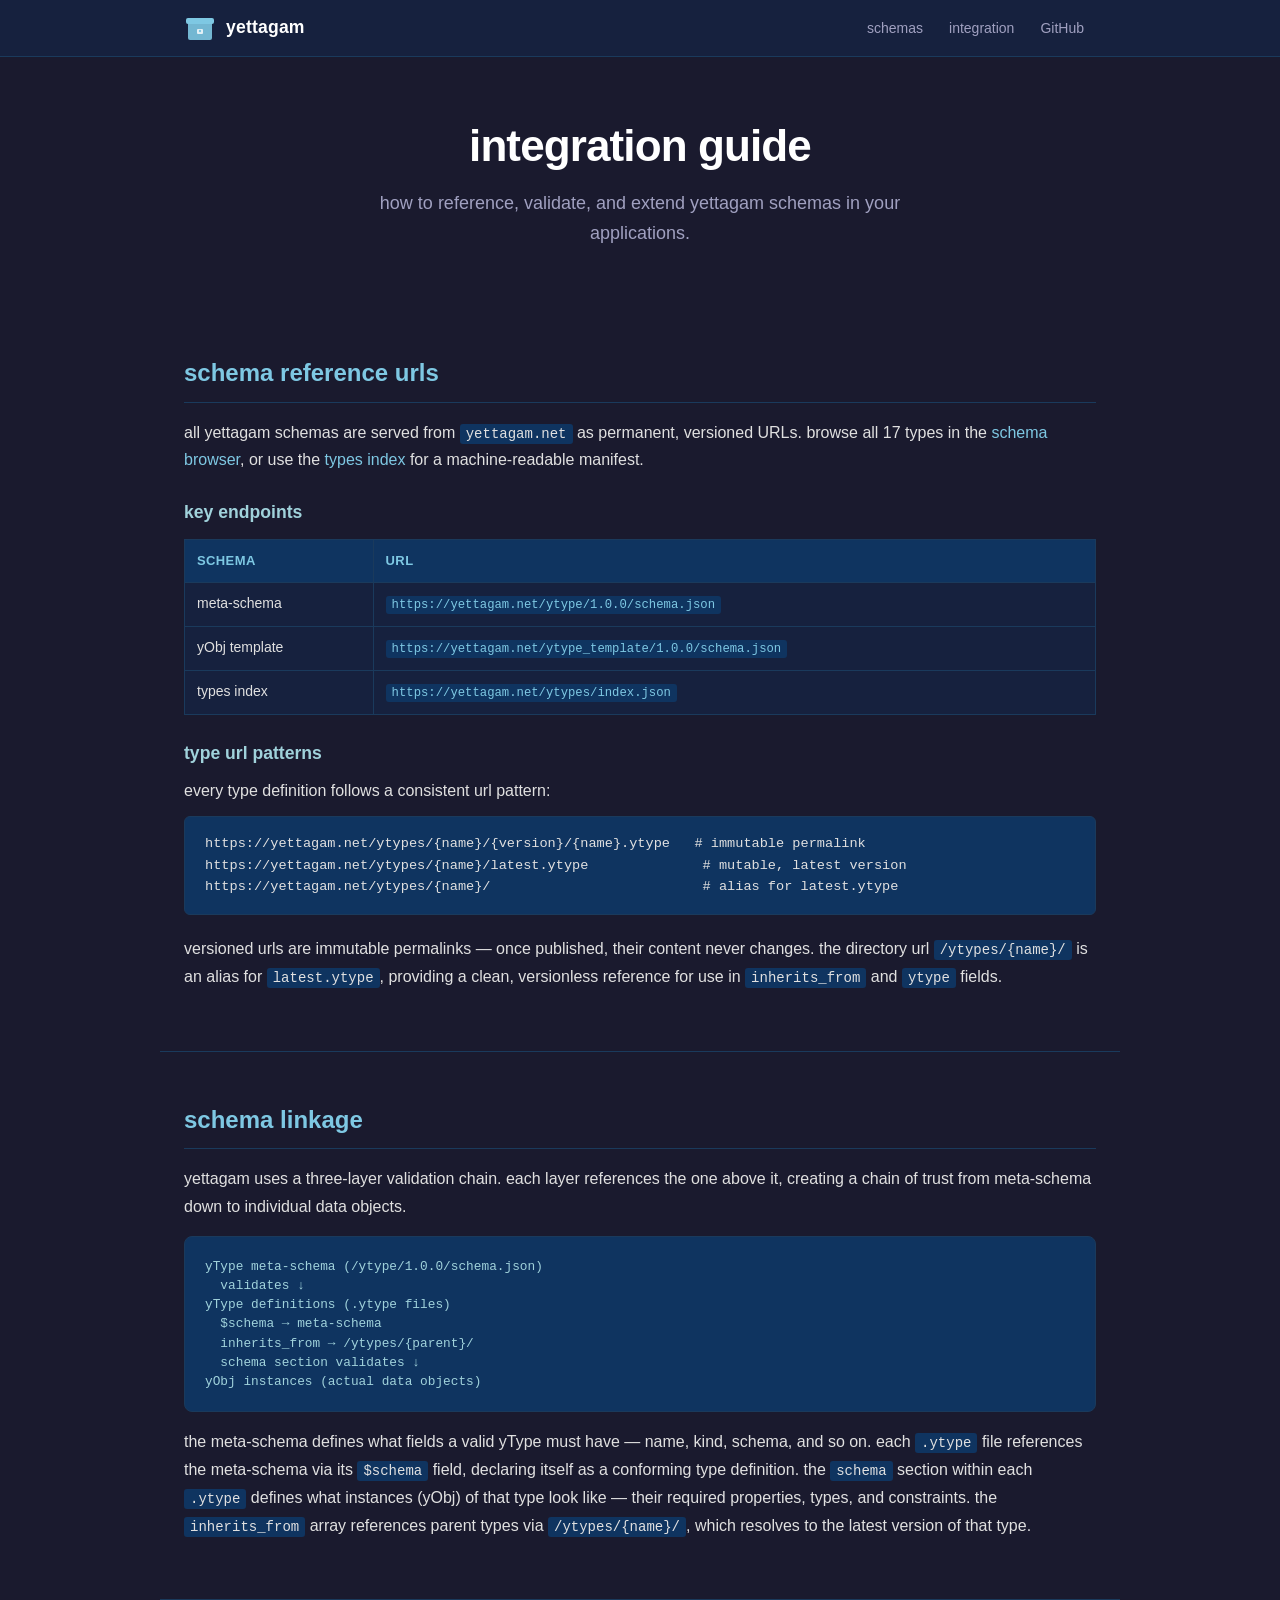
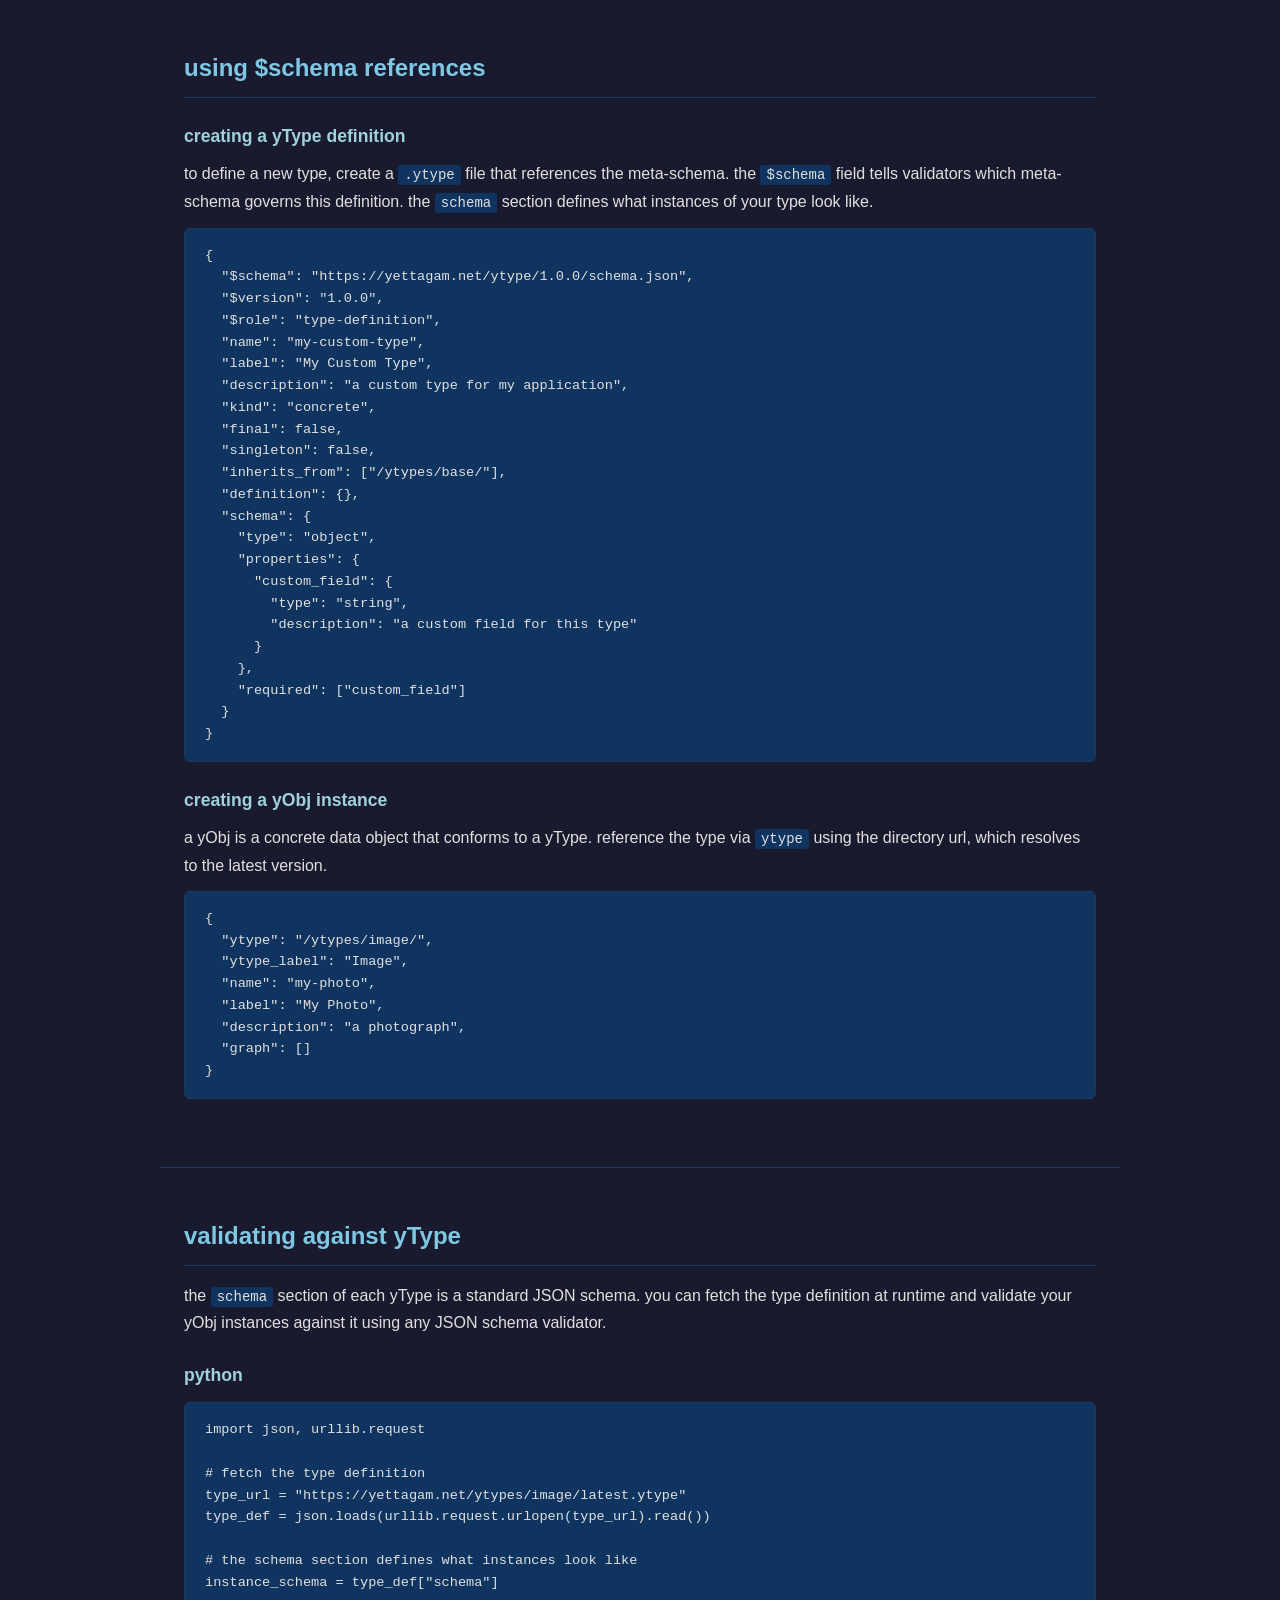
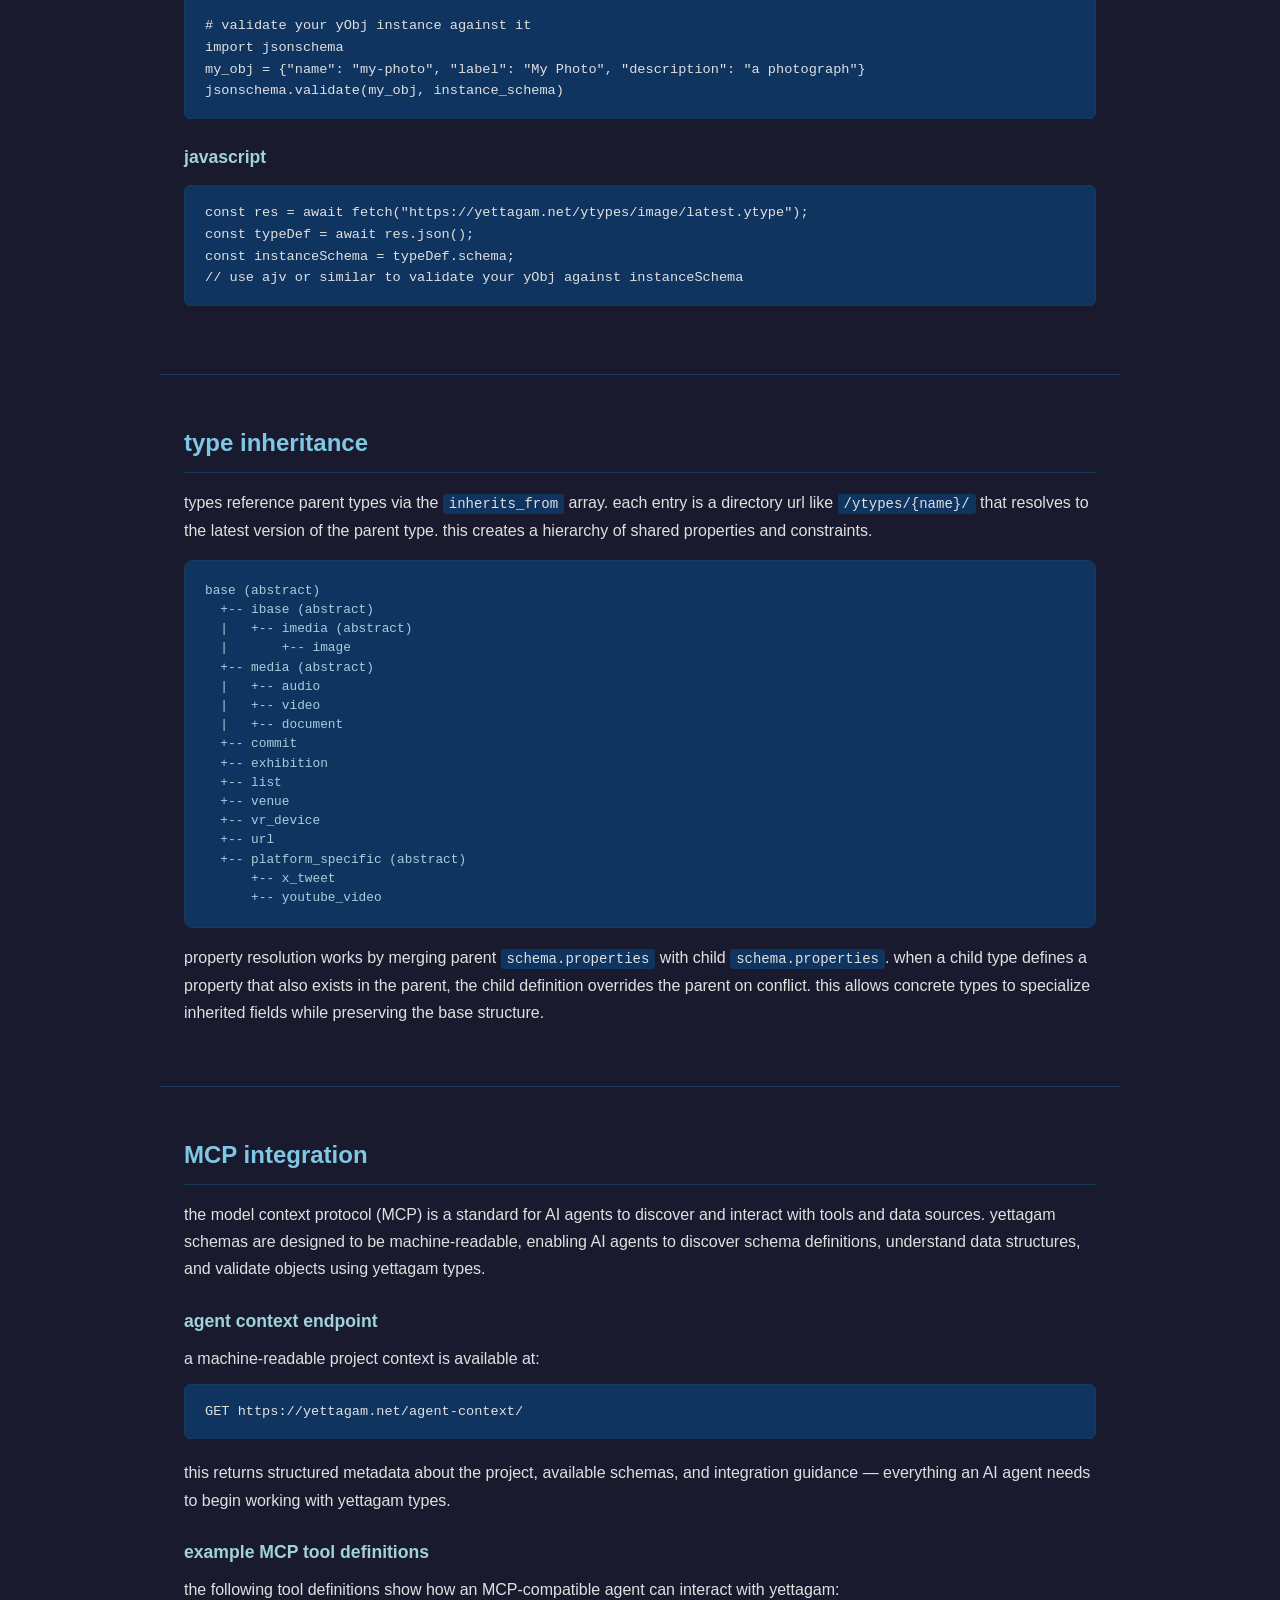
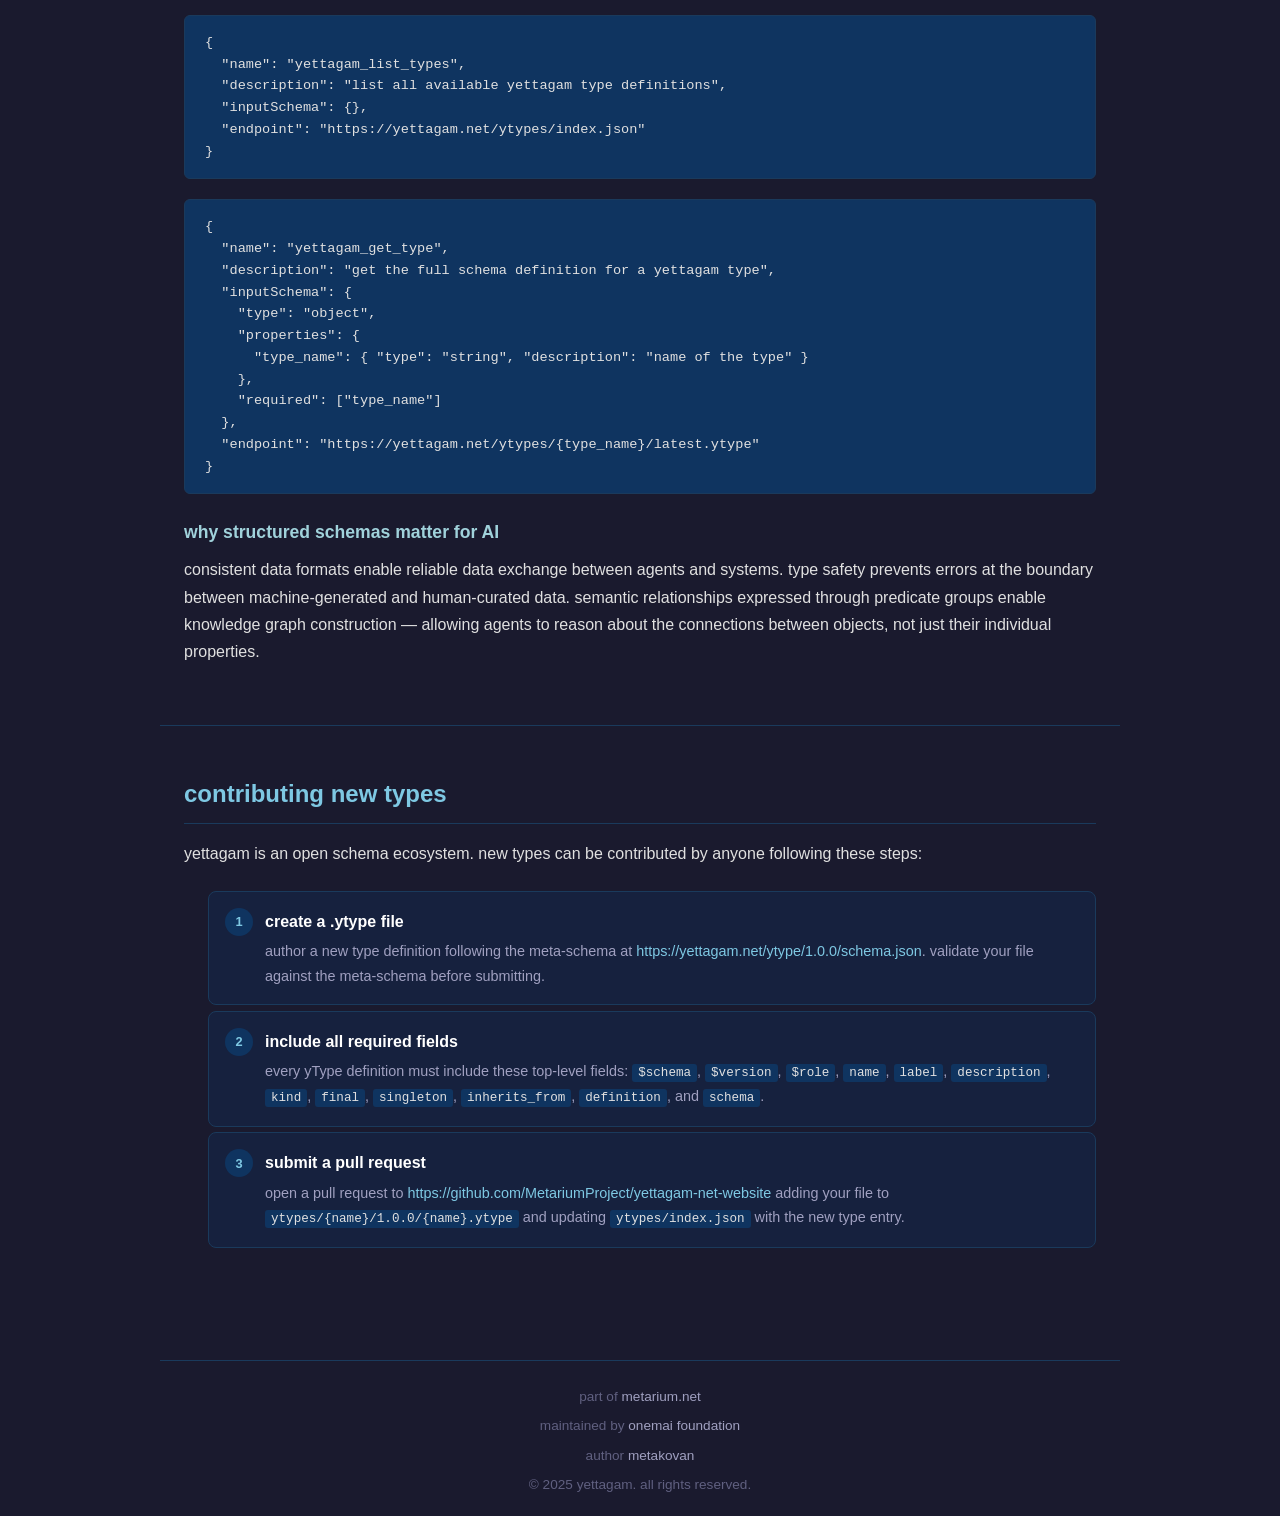
==== commit c85c19c9: "simplify: remove duplicate CSS, condense integration URL table, clean up redundancies CSS: - Remove " ====
--- a/integration/index.html
+++ b/integration/index.html
@@ -43,136 +43,46 @@
       <h2 class="section-title">schema reference urls</h2>
       <p>
         all yettagam schemas are served from <code>yettagam.net</code> as permanent, versioned URLs.
-        the following table lists every schema endpoint available.
-      </p>
-
+        browse all 17 types in the <a href="/schemas/">schema browser</a>, or use the
+        <a href="https://yettagam.net/ytypes/index.json">types index</a> for a machine-readable manifest.
+      </p>
+
+      <h3>key endpoints</h3>
       <table>
         <thead>
           <tr>
             <th>schema</th>
             <th>url</th>
-            <th>description</th>
           </tr>
         </thead>
         <tbody>
           <tr>
             <td>meta-schema</td>
             <td><code><a href="https://yettagam.net/ytype/1.0.0/schema.json">https://yettagam.net/ytype/1.0.0/schema.json</a></code></td>
-            <td>defines what a valid yType looks like</td>
           </tr>
           <tr>
             <td>yObj template</td>
             <td><code><a href="https://yettagam.net/ytype_template/1.0.0/schema.json">https://yettagam.net/ytype_template/1.0.0/schema.json</a></code></td>
-            <td>template for yObj instances</td>
           </tr>
           <tr>
             <td>types index</td>
             <td><code><a href="https://yettagam.net/ytypes/index.json">https://yettagam.net/ytypes/index.json</a></code></td>
-            <td>manifest of all type definitions</td>
-          </tr>
-          <tr>
-            <td>audio</td>
-            <td><code><a href="https://yettagam.net/ytypes/audio/1.0.0/audio.ytype">https://yettagam.net/ytypes/audio/1.0.0/audio.ytype</a></code></td>
-            <td>type for audio content</td>
-          </tr>
-          <tr>
-            <td>base</td>
-            <td><code><a href="https://yettagam.net/ytypes/base/1.0.0/base.ytype">https://yettagam.net/ytypes/base/1.0.0/base.ytype</a></code></td>
-            <td>base type from which all types can inherit</td>
-          </tr>
-          <tr>
-            <td>commit</td>
-            <td><code><a href="https://yettagam.net/ytypes/commit/1.0.0/commit.ytype">https://yettagam.net/ytypes/commit/1.0.0/commit.ytype</a></code></td>
-            <td>cryptographically signed commit summary</td>
-          </tr>
-          <tr>
-            <td>document</td>
-            <td><code><a href="https://yettagam.net/ytypes/document/1.0.0/document.ytype">https://yettagam.net/ytypes/document/1.0.0/document.ytype</a></code></td>
-            <td>type for text-based content</td>
-          </tr>
-          <tr>
-            <td>exhibition</td>
-            <td><code><a href="https://yettagam.net/ytypes/exhibition/1.0.0/exhibition.ytype">https://yettagam.net/ytypes/exhibition/1.0.0/exhibition.ytype</a></code></td>
-            <td>type for exhibition content</td>
-          </tr>
-          <tr>
-            <td>ibase</td>
-            <td><code><a href="https://yettagam.net/ytypes/ibase/1.0.0/ibase.ytype">https://yettagam.net/ytypes/ibase/1.0.0/ibase.ytype</a></code></td>
-            <td>extends base to include a standard thumbnail image</td>
-          </tr>
-          <tr>
-            <td>image</td>
-            <td><code><a href="https://yettagam.net/ytypes/image/1.0.0/image.ytype">https://yettagam.net/ytypes/image/1.0.0/image.ytype</a></code></td>
-            <td>type for image content</td>
-          </tr>
-          <tr>
-            <td>imedia</td>
-            <td><code><a href="https://yettagam.net/ytypes/imedia/1.0.0/imedia.ytype">https://yettagam.net/ytypes/imedia/1.0.0/imedia.ytype</a></code></td>
-            <td>abstract media type with single source path, imports from ibase</td>
-          </tr>
-          <tr>
-            <td>list</td>
-            <td><code><a href="https://yettagam.net/ytypes/list/1.0.0/list.ytype">https://yettagam.net/ytypes/list/1.0.0/list.ytype</a></code></td>
-            <td>list of yObj references</td>
-          </tr>
-          <tr>
-            <td>media</td>
-            <td><code><a href="https://yettagam.net/ytypes/media/1.0.0/media.ytype">https://yettagam.net/ytypes/media/1.0.0/media.ytype</a></code></td>
-            <td>abstract media type with single source path</td>
-          </tr>
-          <tr>
-            <td>platform_specific</td>
-            <td><code><a href="https://yettagam.net/ytypes/platform_specific/1.0.0/platform_specific.ytype">https://yettagam.net/ytypes/platform_specific/1.0.0/platform_specific.ytype</a></code></td>
-            <td>base type for platform-specific URL archives</td>
-          </tr>
-          <tr>
-            <td>url</td>
-            <td><code><a href="https://yettagam.net/ytypes/url/1.0.0/url.ytype">https://yettagam.net/ytypes/url/1.0.0/url.ytype</a></code></td>
-            <td>type for archiving web URLs with metadata</td>
-          </tr>
-          <tr>
-            <td>venue</td>
-            <td><code><a href="https://yettagam.net/ytypes/venue/1.0.0/venue.ytype">https://yettagam.net/ytypes/venue/1.0.0/venue.ytype</a></code></td>
-            <td>type for venue content</td>
-          </tr>
-          <tr>
-            <td>video</td>
-            <td><code><a href="https://yettagam.net/ytypes/video/1.0.0/video.ytype">https://yettagam.net/ytypes/video/1.0.0/video.ytype</a></code></td>
-            <td>type for video content</td>
-          </tr>
-          <tr>
-            <td>vr_device</td>
-            <td><code><a href="https://yettagam.net/ytypes/vr_device/1.0.0/vr_device.ytype">https://yettagam.net/ytypes/vr_device/1.0.0/vr_device.ytype</a></code></td>
-            <td>type for VR device content</td>
-          </tr>
-          <tr>
-            <td>x_tweet</td>
-            <td><code><a href="https://yettagam.net/ytypes/x_tweet/1.0.0/x_tweet.ytype">https://yettagam.net/ytypes/x_tweet/1.0.0/x_tweet.ytype</a></code></td>
-            <td>x (twitter) tweet archive with platform-specific metadata</td>
-          </tr>
-          <tr>
-            <td>youtube_video</td>
-            <td><code><a href="https://yettagam.net/ytypes/youtube_video/1.0.0/youtube_video.ytype">https://yettagam.net/ytypes/youtube_video/1.0.0/youtube_video.ytype</a></code></td>
-            <td>youtube video archive with platform-specific metadata</td>
           </tr>
         </tbody>
       </table>
 
-      <h3>url structure</h3>
+      <h3>type url patterns</h3>
       <p>
         every type definition follows a consistent url pattern:
       </p>
-      <pre><code>https://yettagam.net/ytypes/{name}/{version}/{name}.ytype</code></pre>
-      <p>
-        each type also has a convenience url that always points to the latest version:
-      </p>
-      <pre><code>https://yettagam.net/ytypes/{name}/latest.ytype</code></pre>
-      <p>
-        versioned urls (e.g. <code>/ytypes/image/1.0.0/image.ytype</code>) are immutable permalinks — once published,
-        their content never changes. <code>latest.ytype</code> is a mutable convenience copy that updates
-        when a new version is released. the directory url <code>/ytypes/{name}/</code> is an alias
-        for <code>latest.ytype</code>, providing a clean, versionless reference for use in
-        <code>inherits_from</code> and <code>ytype</code> fields.
+      <pre><code>https://yettagam.net/ytypes/{name}/{version}/{name}.ytype   # immutable permalink
+https://yettagam.net/ytypes/{name}/latest.ytype              # mutable, latest version
+https://yettagam.net/ytypes/{name}/                          # alias for latest.ytype</code></pre>
+      <p>
+        versioned urls are immutable permalinks — once published, their content never changes.
+        the directory url <code>/ytypes/{name}/</code> is an alias for <code>latest.ytype</code>,
+        providing a clean, versionless reference for use in <code>inherits_from</code> and
+        <code>ytype</code> fields.
       </p>
     </section>
 
--- a/static/css/style.css
+++ b/static/css/style.css
@@ -166,7 +166,6 @@
   font-size: 1.125rem;
   max-width: 560px;
   margin: 0 auto 0.5rem;
-  line-height: 1.7;
 }
 
 .hero-cta {
@@ -251,17 +250,14 @@
   font-size: 1rem;
   max-width: 640px;
   margin-bottom: 1.5rem;
-  line-height: 1.7;
 }
 
 .section-intro {
   margin-bottom: 2rem;
-  line-height: 1.7;
 }
 
 .section p {
   margin-bottom: 0.75rem;
-  line-height: 1.7;
 }
 
 /* ==========================================================================
@@ -418,15 +414,6 @@
    Content (prose styling for integration page)
    ========================================================================== */
 
-.content h2 {
-  color: var(--accent);
-  font-size: 1.5rem;
-  font-weight: 700;
-  margin: 2.5rem 0 1rem;
-  padding-bottom: 0.4rem;
-  border-bottom: 1px solid var(--border);
-}
-
 .content h3 {
   color: #a0d2db;
   font-size: 1.1rem;
@@ -441,11 +428,6 @@
   margin: 1rem 0 0.4rem;
 }
 
-.content p {
-  margin-bottom: 0.75rem;
-  line-height: 1.7;
-}
-
 .content ul, .content ol {
   padding-left: 1.5rem;
   margin-bottom: 1rem;
@@ -453,7 +435,6 @@
 
 .content li {
   margin-bottom: 0.35rem;
-  line-height: 1.65;
 }
 
 /* ==========================================================================
@@ -654,33 +635,6 @@
   min-width: 0;
 }
 
-.property-table {
-  width: 100%;
-  border-collapse: collapse;
-  margin: 0.75rem 0 1.25rem;
-  font-size: 0.875rem;
-}
-
-.property-table th,
-.property-table td {
-  text-align: left;
-  padding: 0.6rem 0.75rem;
-  border: 1px solid var(--border);
-}
-
-.property-table th {
-  background: var(--bg-code);
-  color: var(--accent);
-  font-weight: 600;
-  font-size: 0.8125rem;
-  text-transform: uppercase;
-  letter-spacing: 0.03em;
-}
-
-.property-table td {
-  background: var(--bg-card);
-}
-
 /* ==========================================================================
    Schema Browser — Predicate Groups
    ========================================================================== */
@@ -829,16 +783,6 @@
 
 .tree-toggle {
   display: none;
-}
-
-/* ==========================================================================
-   Responsive — Tablet (>=640px)
-   ========================================================================== */
-
-@media (min-width: 640px) {
-  .card-grid {
-    grid-template-columns: repeat(2, 1fr);
-  }
 }
 
 /* ==========================================================================
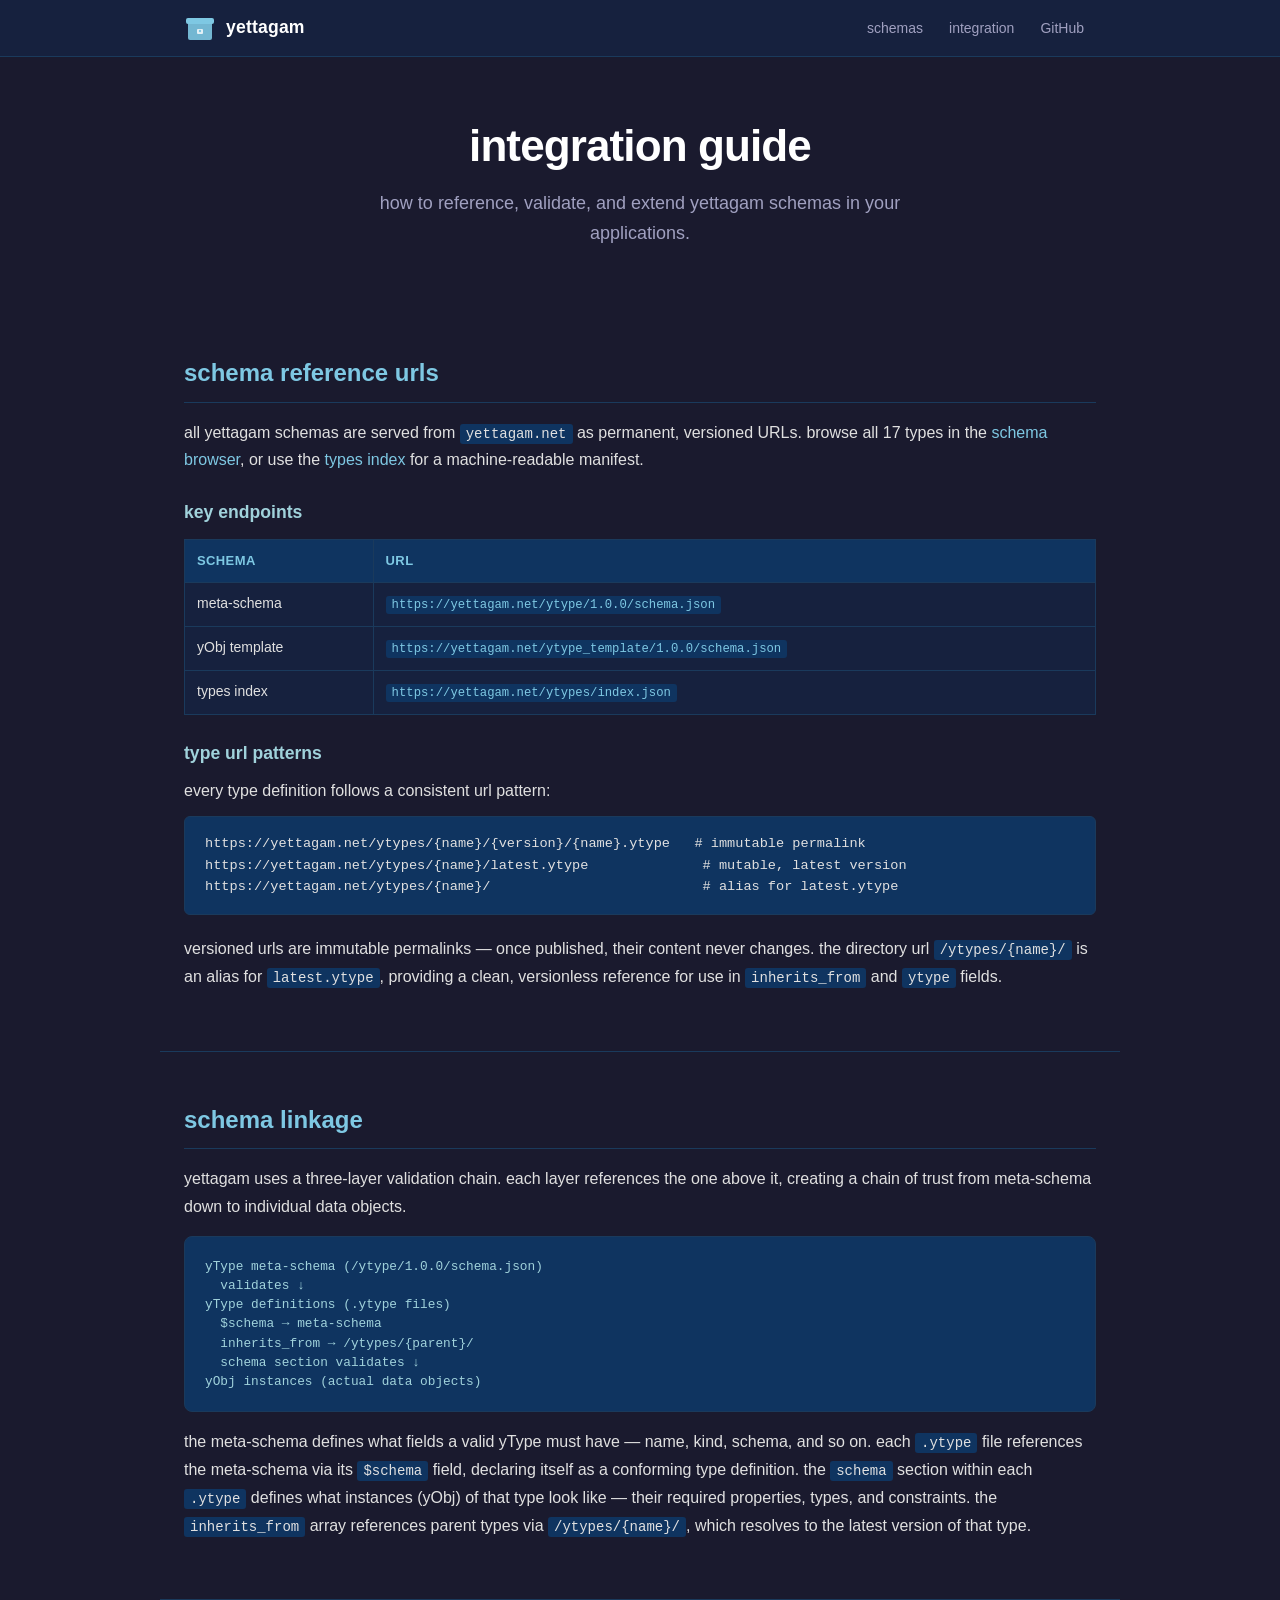
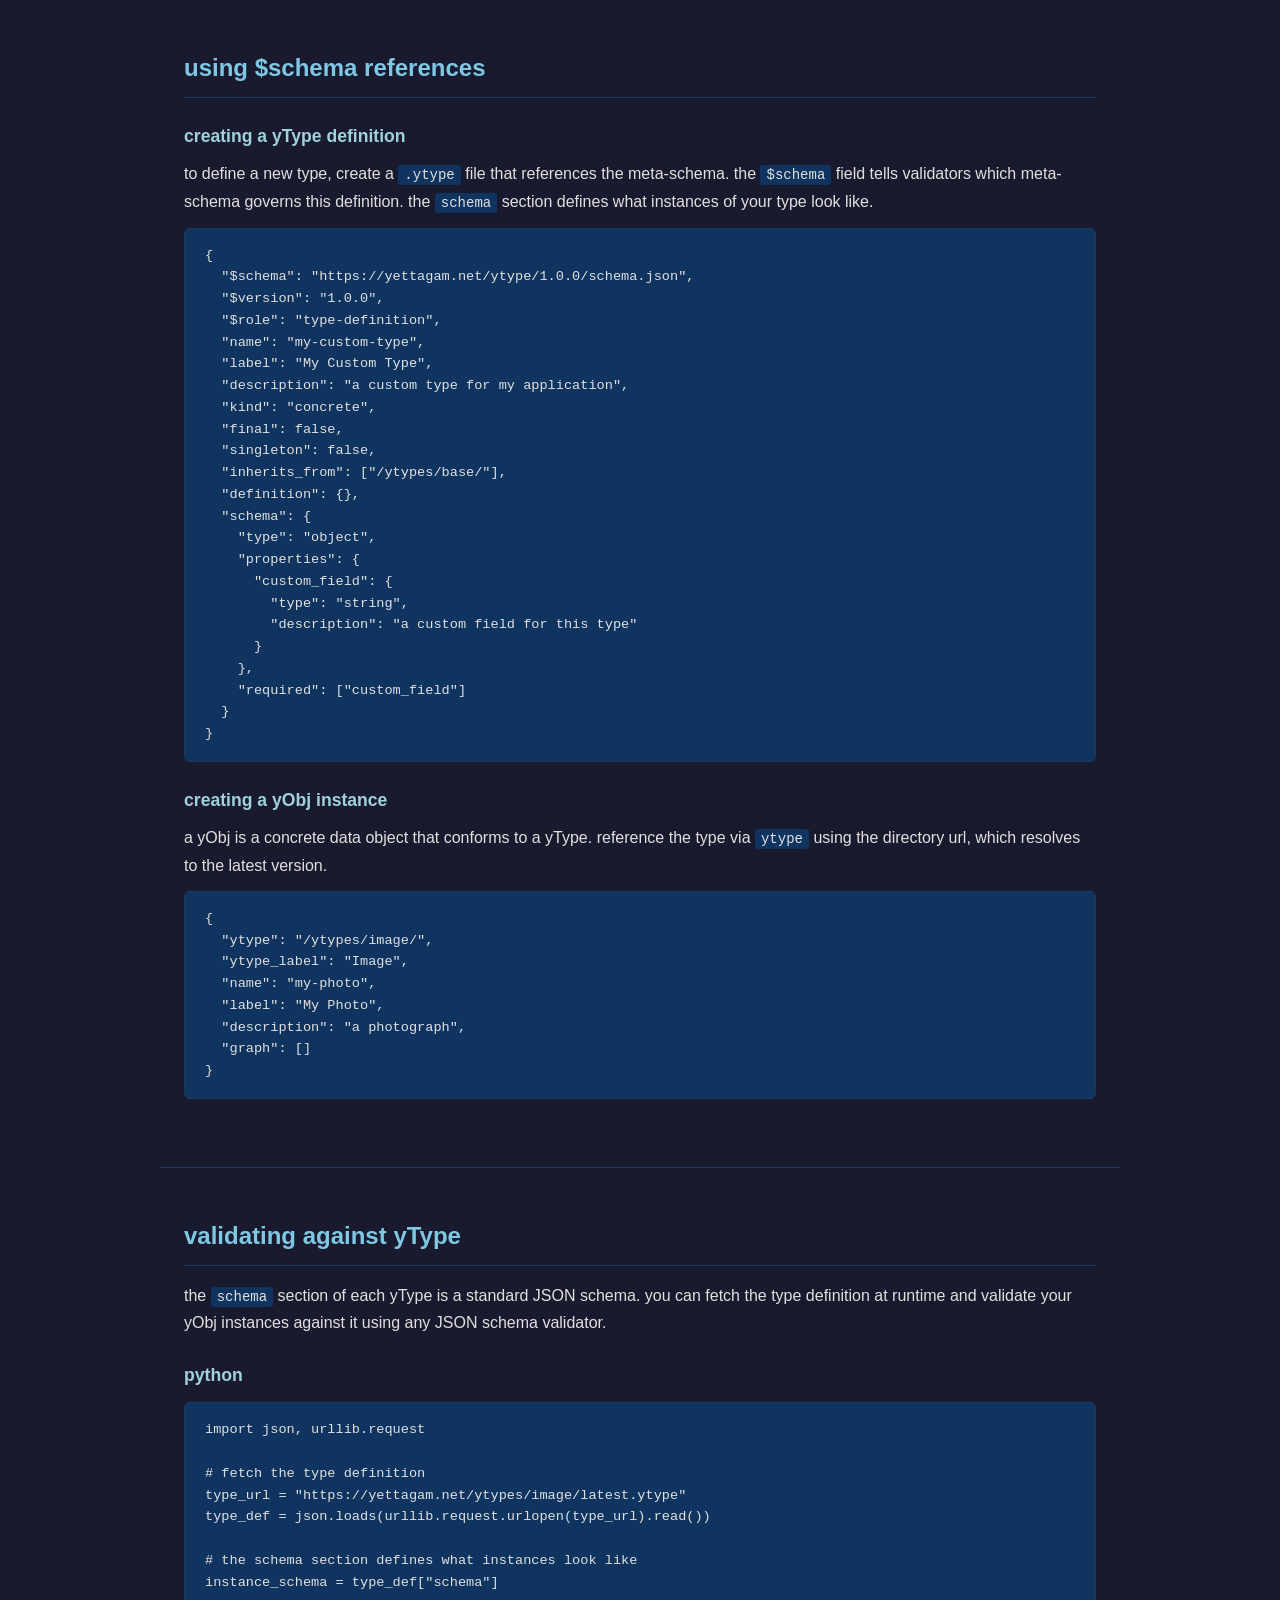
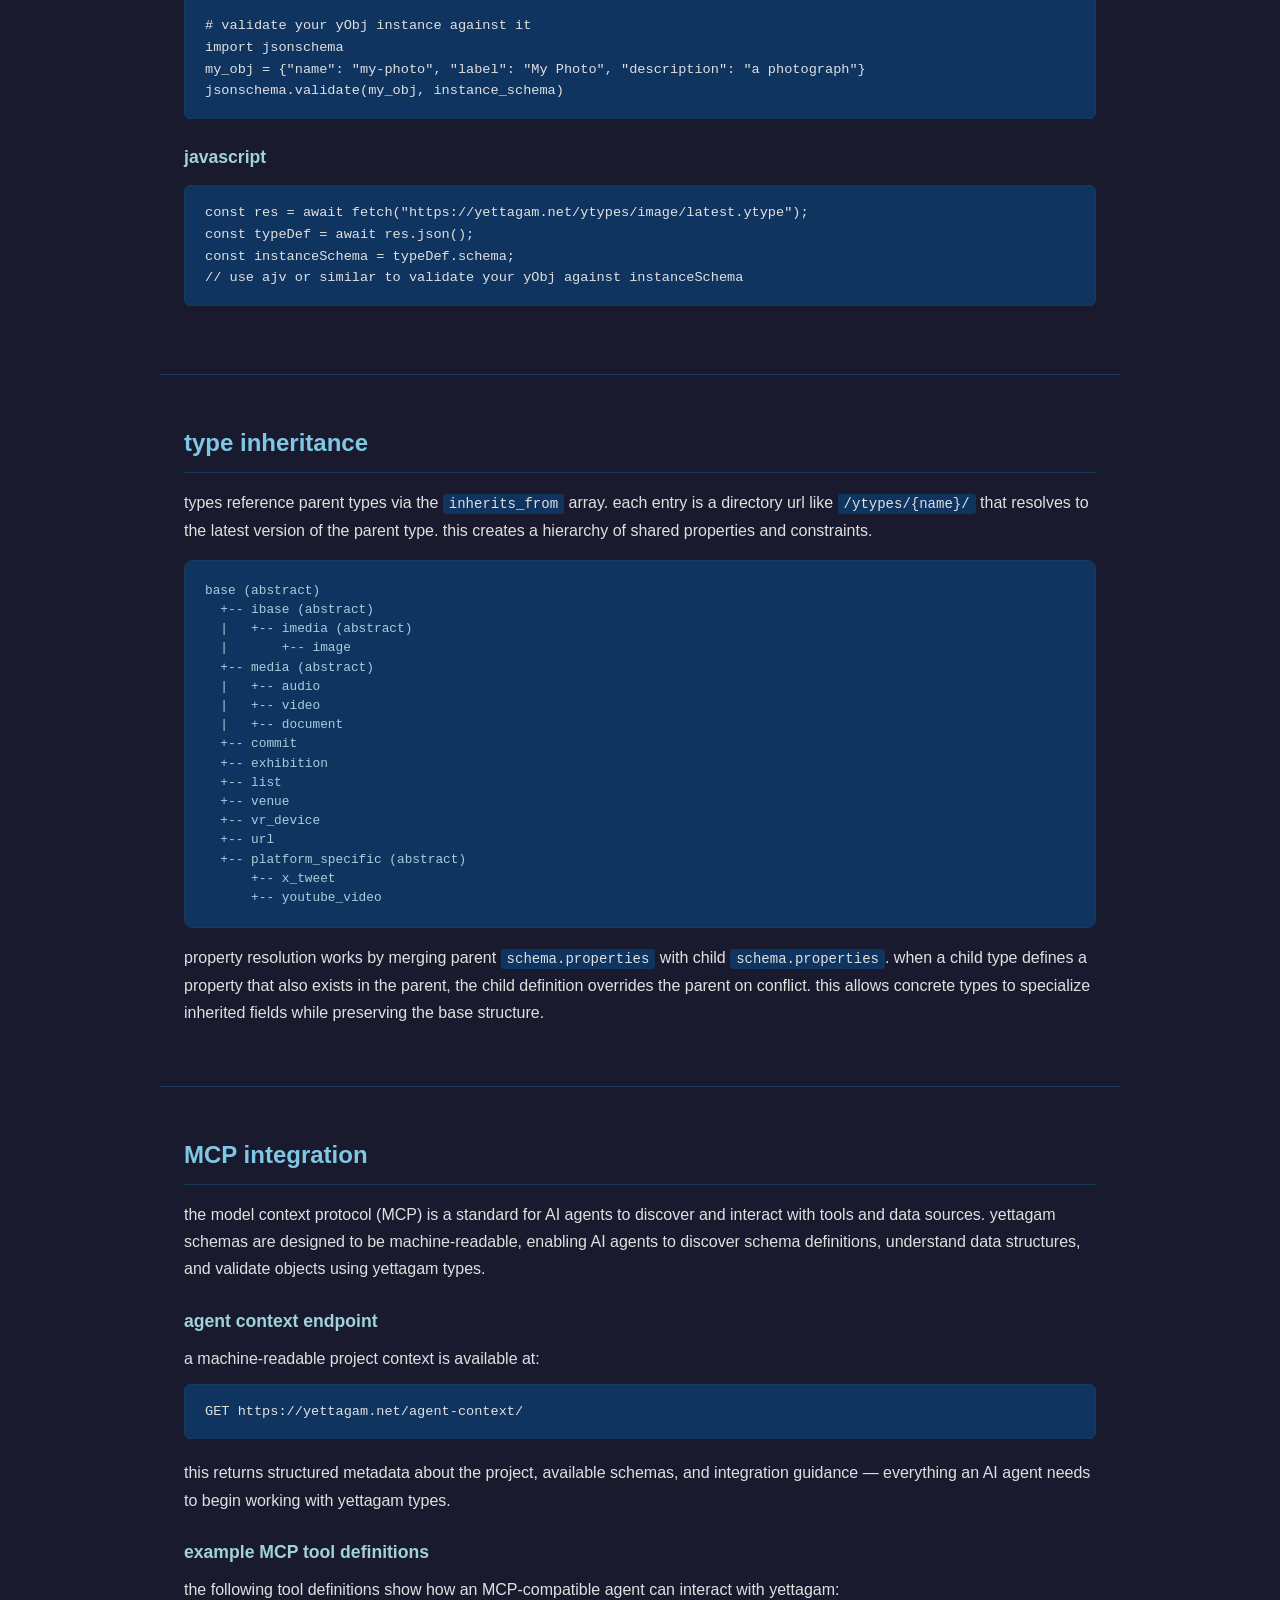
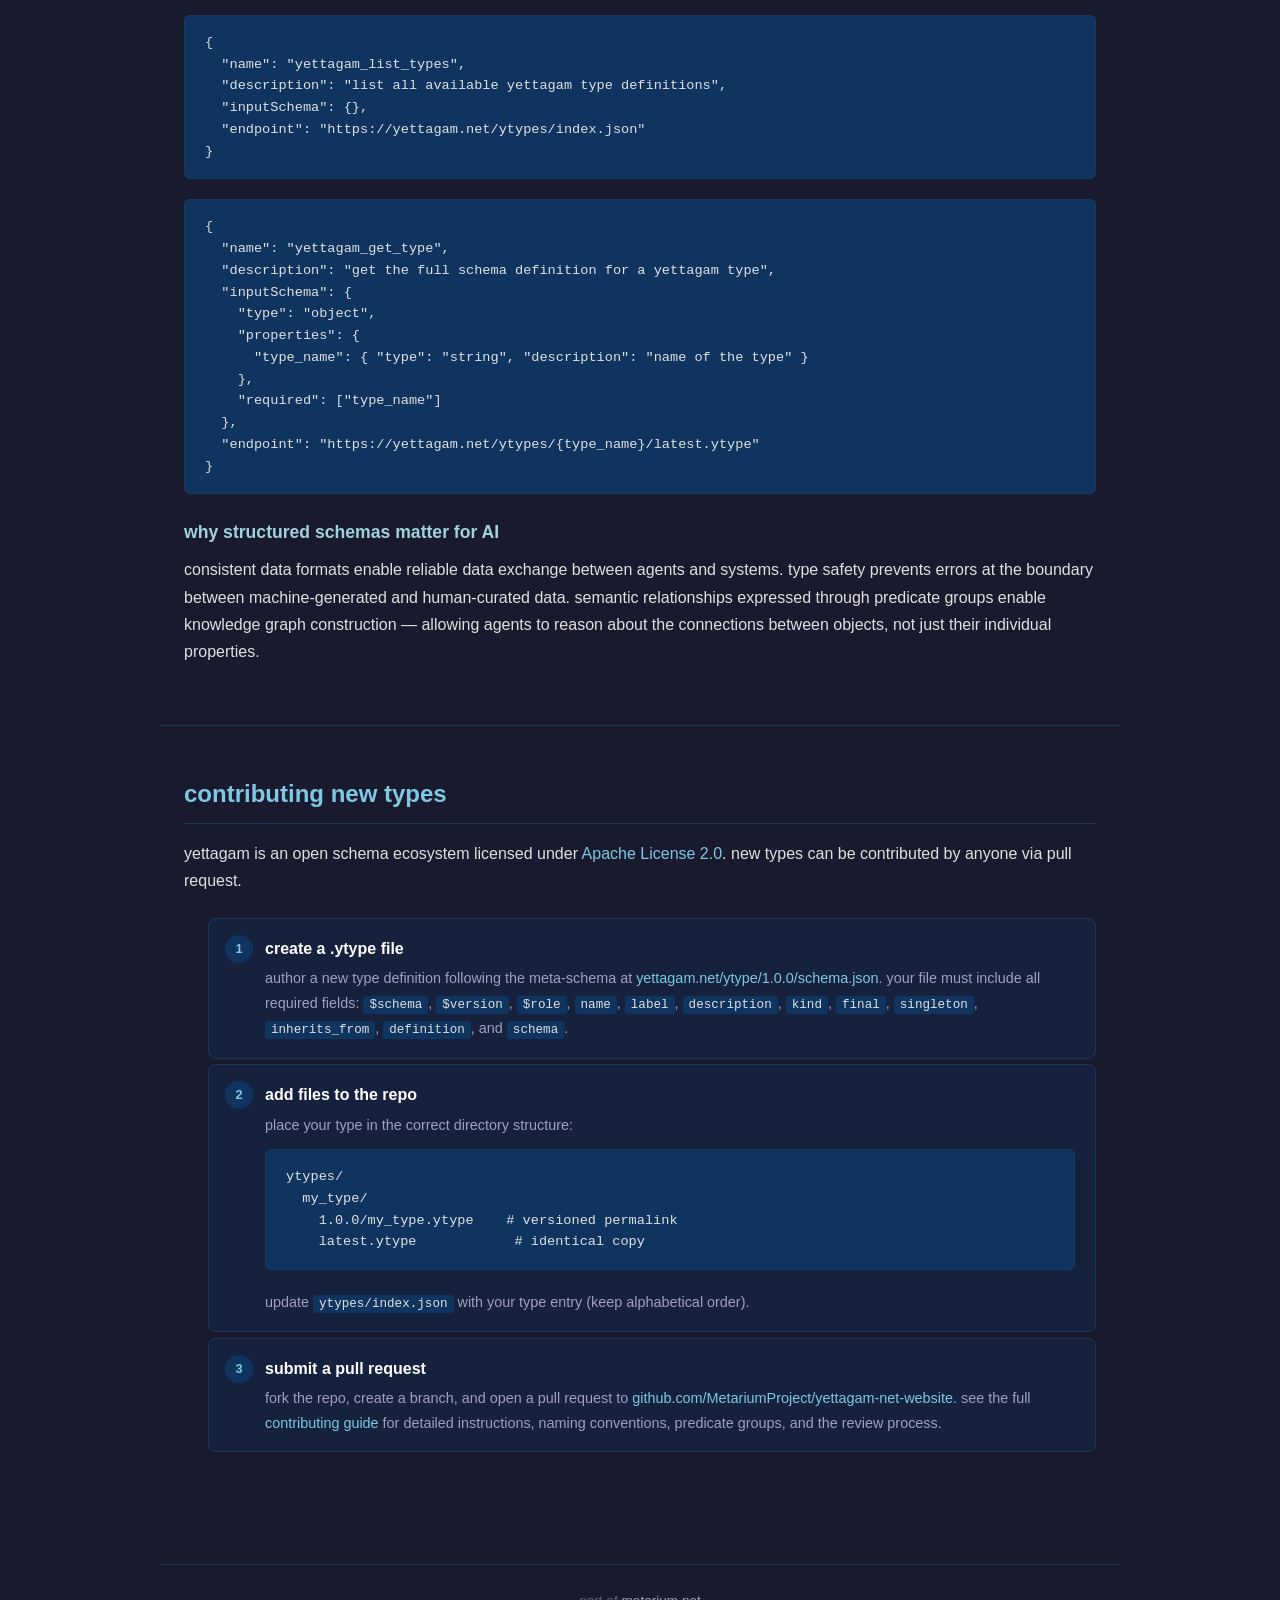
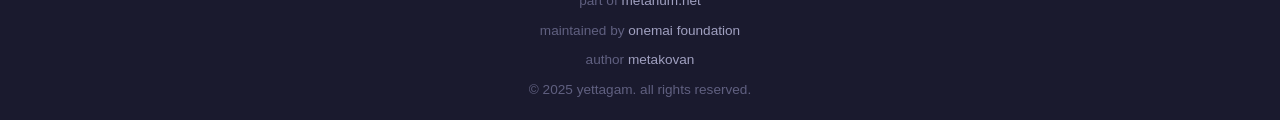
==== commit 5c03c97d: "feat: add Apache 2.0 license, CONTRIBUTING.md guide, update README and integration page" ====
--- a/integration/index.html
+++ b/integration/index.html
@@ -284,35 +284,43 @@
     <section class="section content">
       <h2 class="section-title">contributing new types</h2>
       <p>
-        yettagam is an open schema ecosystem. new types can be contributed by anyone
-        following these steps:
+        yettagam is an open schema ecosystem licensed under
+        <a href="https://github.com/MetariumProject/yettagam-net-website/blob/main/LICENSE" target="_blank" rel="noopener">Apache License 2.0</a>.
+        new types can be contributed by anyone via pull request.
       </p>
       <ol class="steps">
         <li>
           <strong>create a .ytype file</strong>
           <p>
             author a new type definition following the meta-schema at
-            <a href="https://yettagam.net/ytype/1.0.0/schema.json">https://yettagam.net/ytype/1.0.0/schema.json</a>.
-            validate your file against the meta-schema before submitting.
-          </p>
-        </li>
-        <li>
-          <strong>include all required fields</strong>
-          <p>
-            every yType definition must include these top-level fields:
-            <code>$schema</code>, <code>$version</code>, <code>$role</code>,
-            <code>name</code>, <code>label</code>, <code>description</code>,
+            <a href="https://yettagam.net/ytype/1.0.0/schema.json">yettagam.net/ytype/1.0.0/schema.json</a>.
+            your file must include all required fields: <code>$schema</code>, <code>$version</code>,
+            <code>$role</code>, <code>name</code>, <code>label</code>, <code>description</code>,
             <code>kind</code>, <code>final</code>, <code>singleton</code>,
             <code>inherits_from</code>, <code>definition</code>, and <code>schema</code>.
           </p>
         </li>
         <li>
+          <strong>add files to the repo</strong>
+          <p>
+            place your type in the correct directory structure:
+          </p>
+          <pre><code>ytypes/
+  my_type/
+    1.0.0/my_type.ytype    # versioned permalink
+    latest.ytype            # identical copy</code></pre>
+          <p>
+            update <code>ytypes/index.json</code> with your type entry (keep alphabetical order).
+          </p>
+        </li>
+        <li>
           <strong>submit a pull request</strong>
           <p>
-            open a pull request to
-            <a href="https://github.com/MetariumProject/yettagam-net-website" target="_blank" rel="noopener">https://github.com/MetariumProject/yettagam-net-website</a>
-            adding your file to <code>ytypes/{name}/1.0.0/{name}.ytype</code> and updating
-            <code>ytypes/index.json</code> with the new type entry.
+            fork the repo, create a branch, and open a pull request to
+            <a href="https://github.com/MetariumProject/yettagam-net-website" target="_blank" rel="noopener">github.com/MetariumProject/yettagam-net-website</a>.
+            see the full
+            <a href="https://github.com/MetariumProject/yettagam-net-website/blob/main/CONTRIBUTING.md" target="_blank" rel="noopener">contributing guide</a>
+            for detailed instructions, naming conventions, predicate groups, and the review process.
           </p>
         </li>
       </ol>
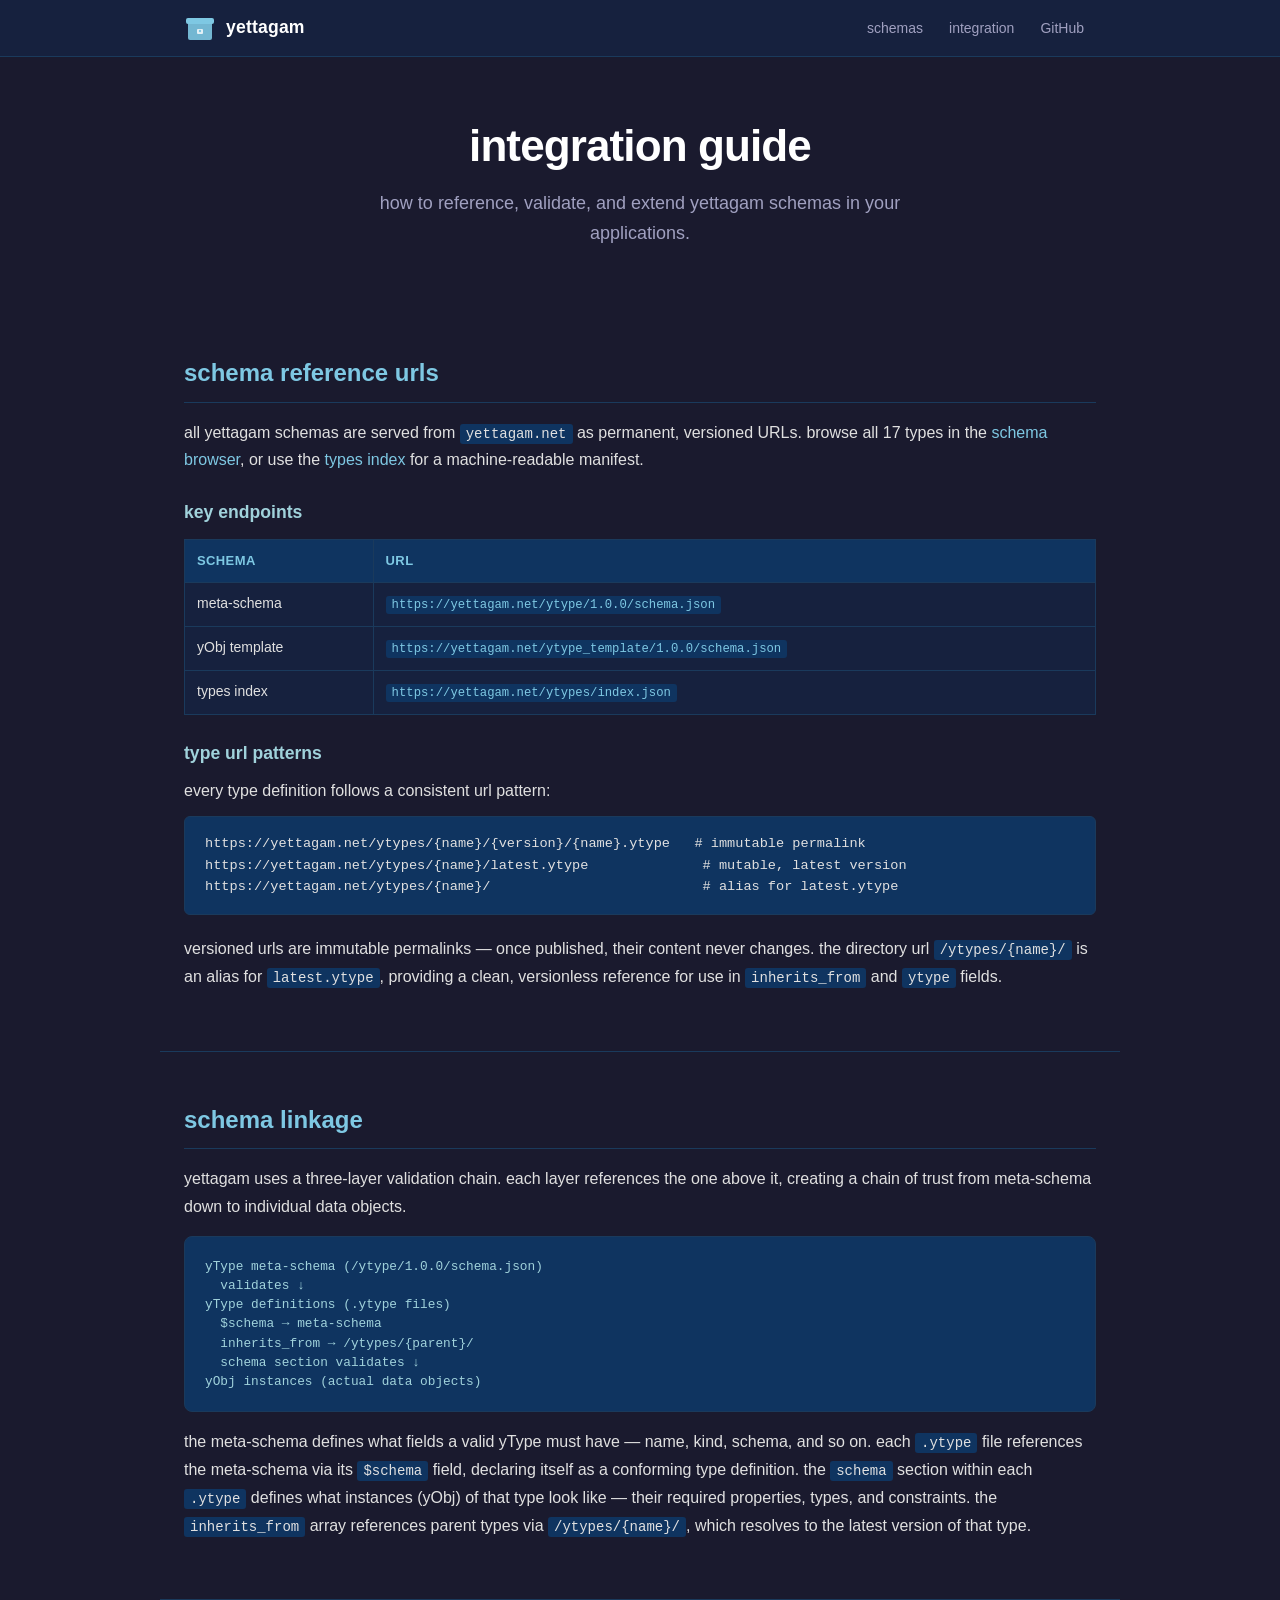
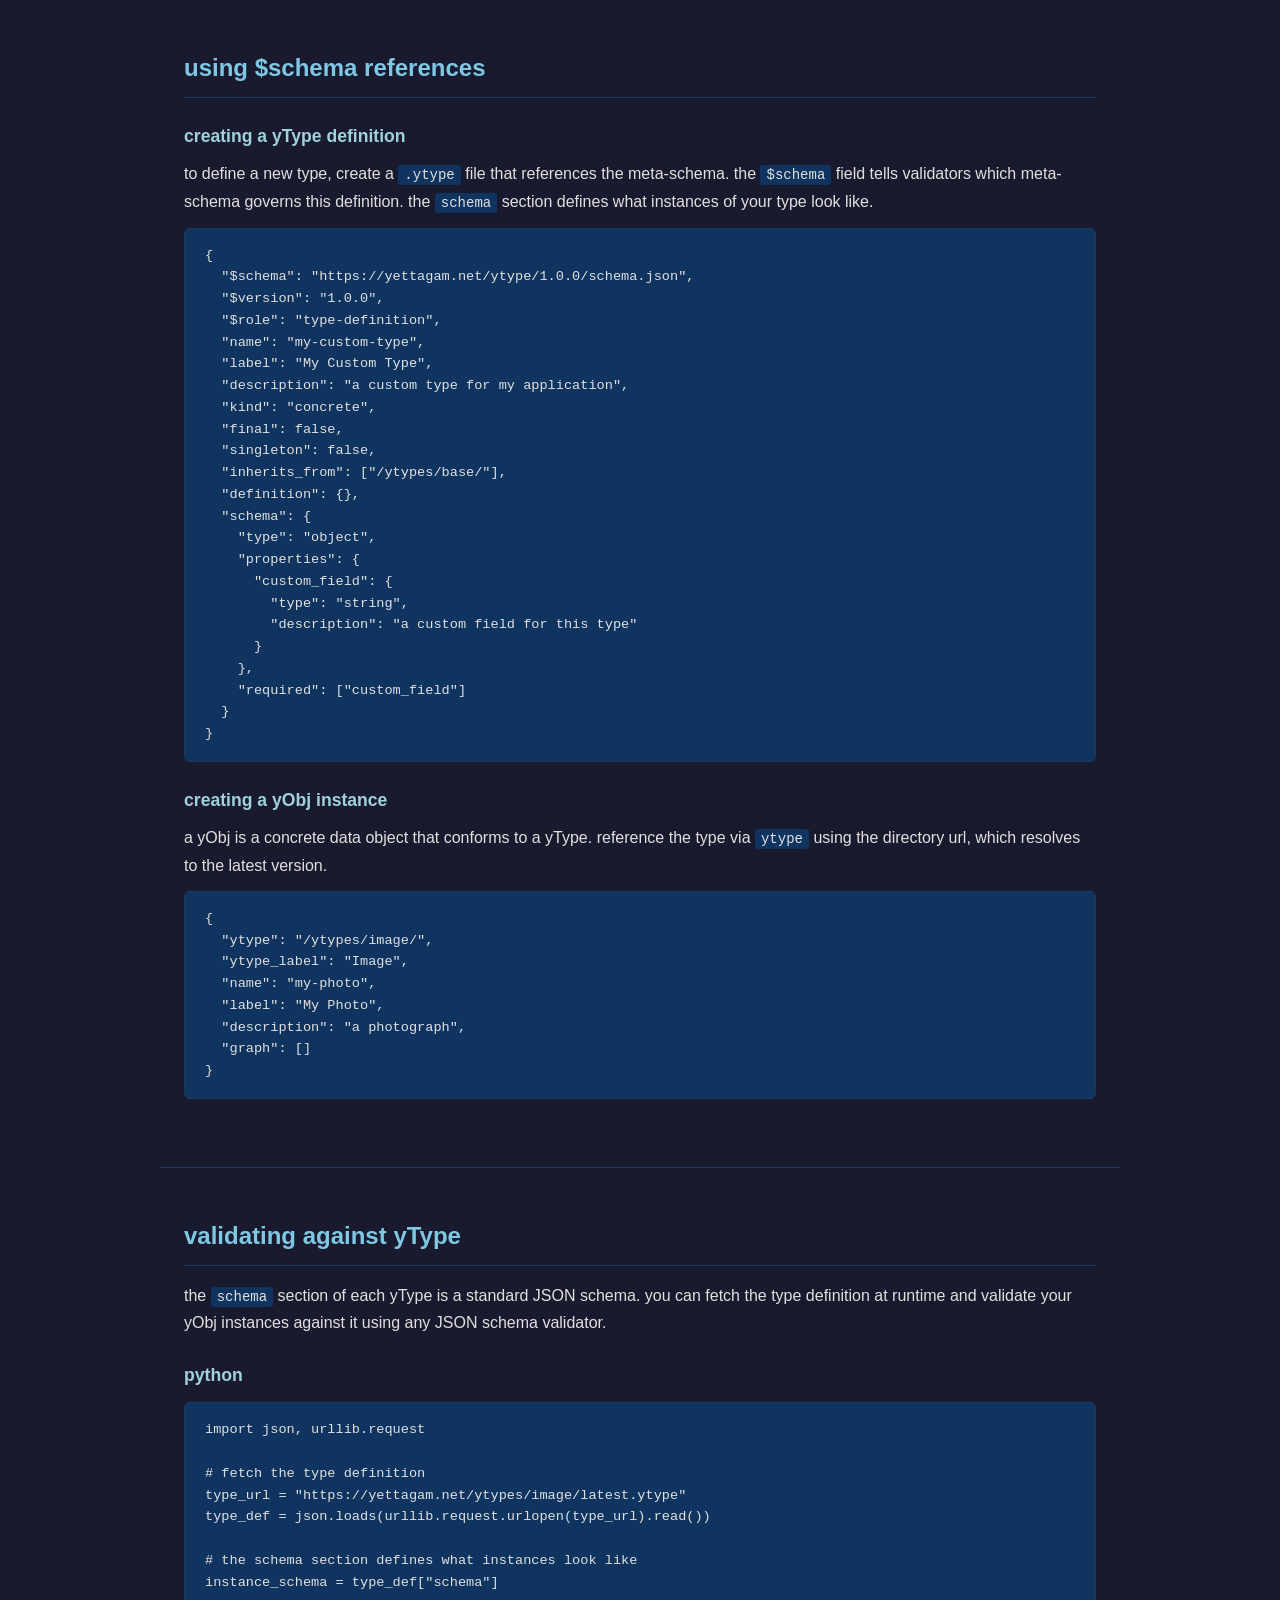
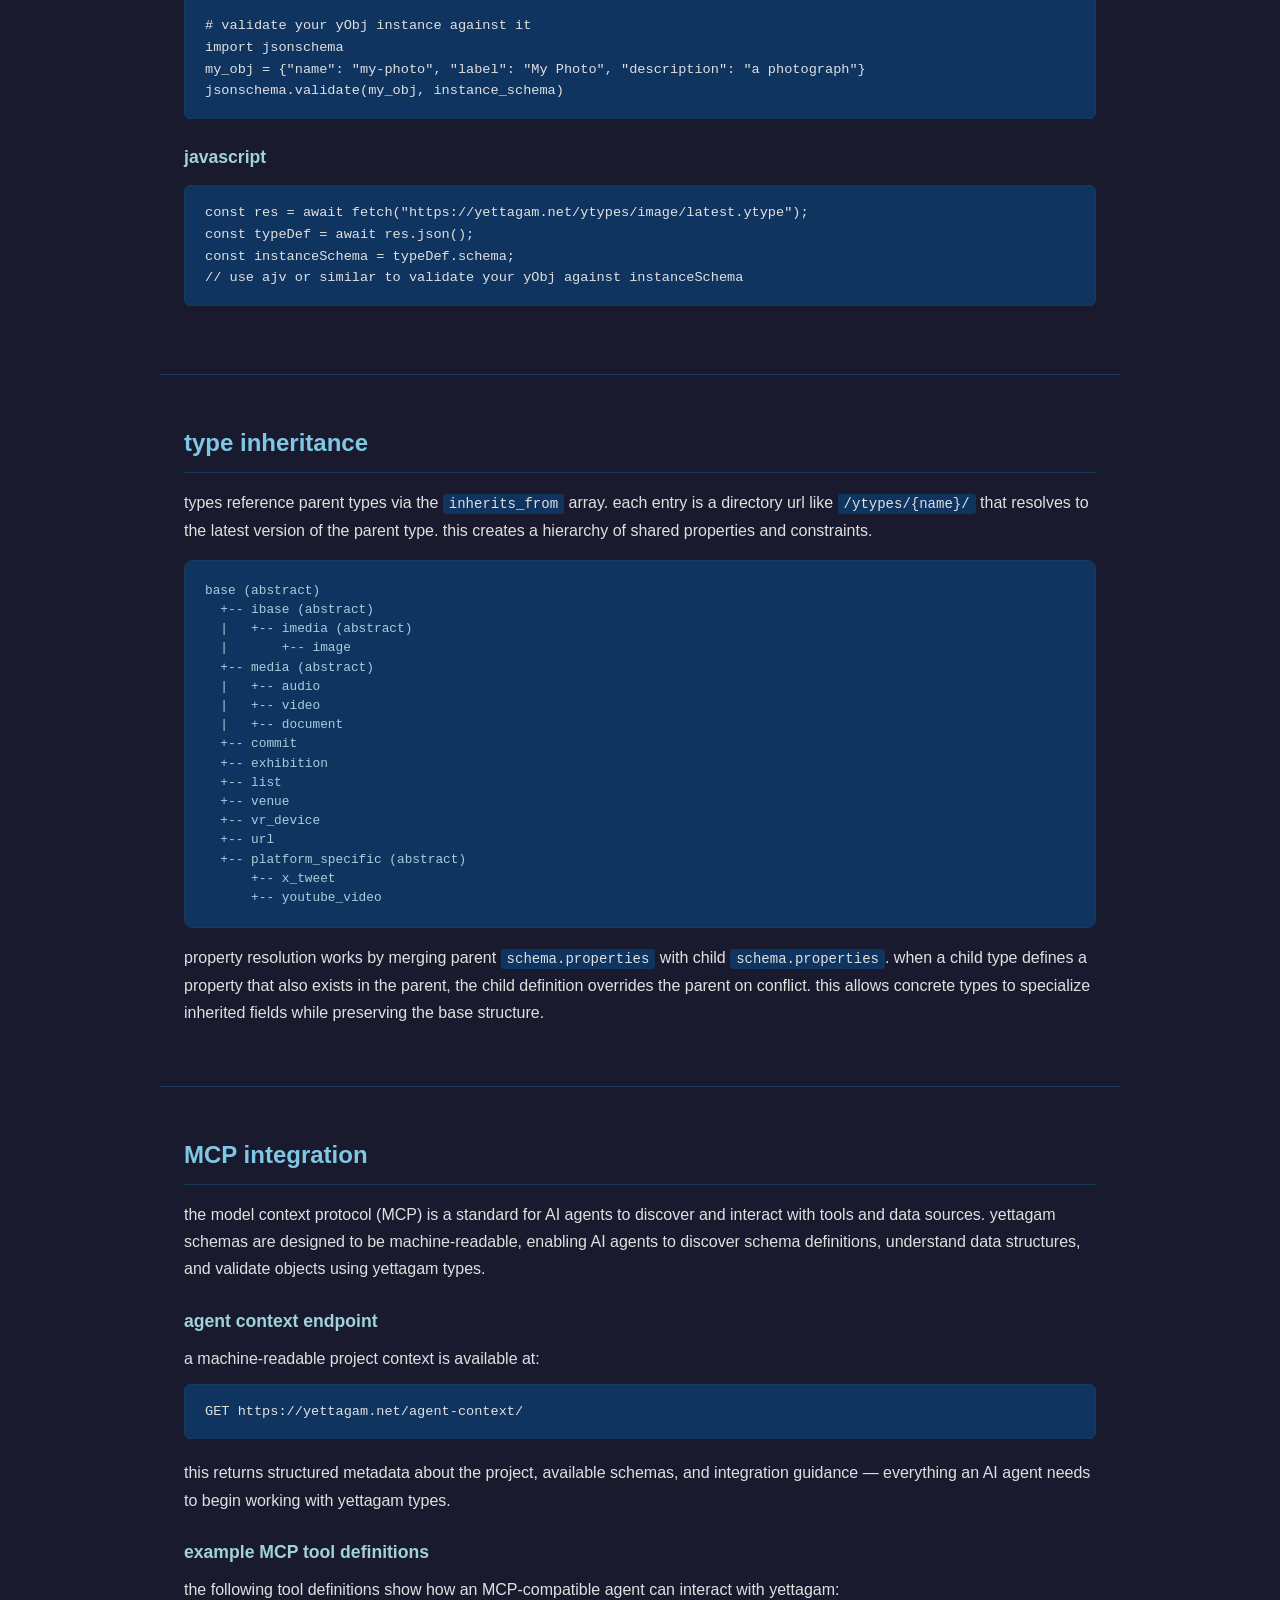
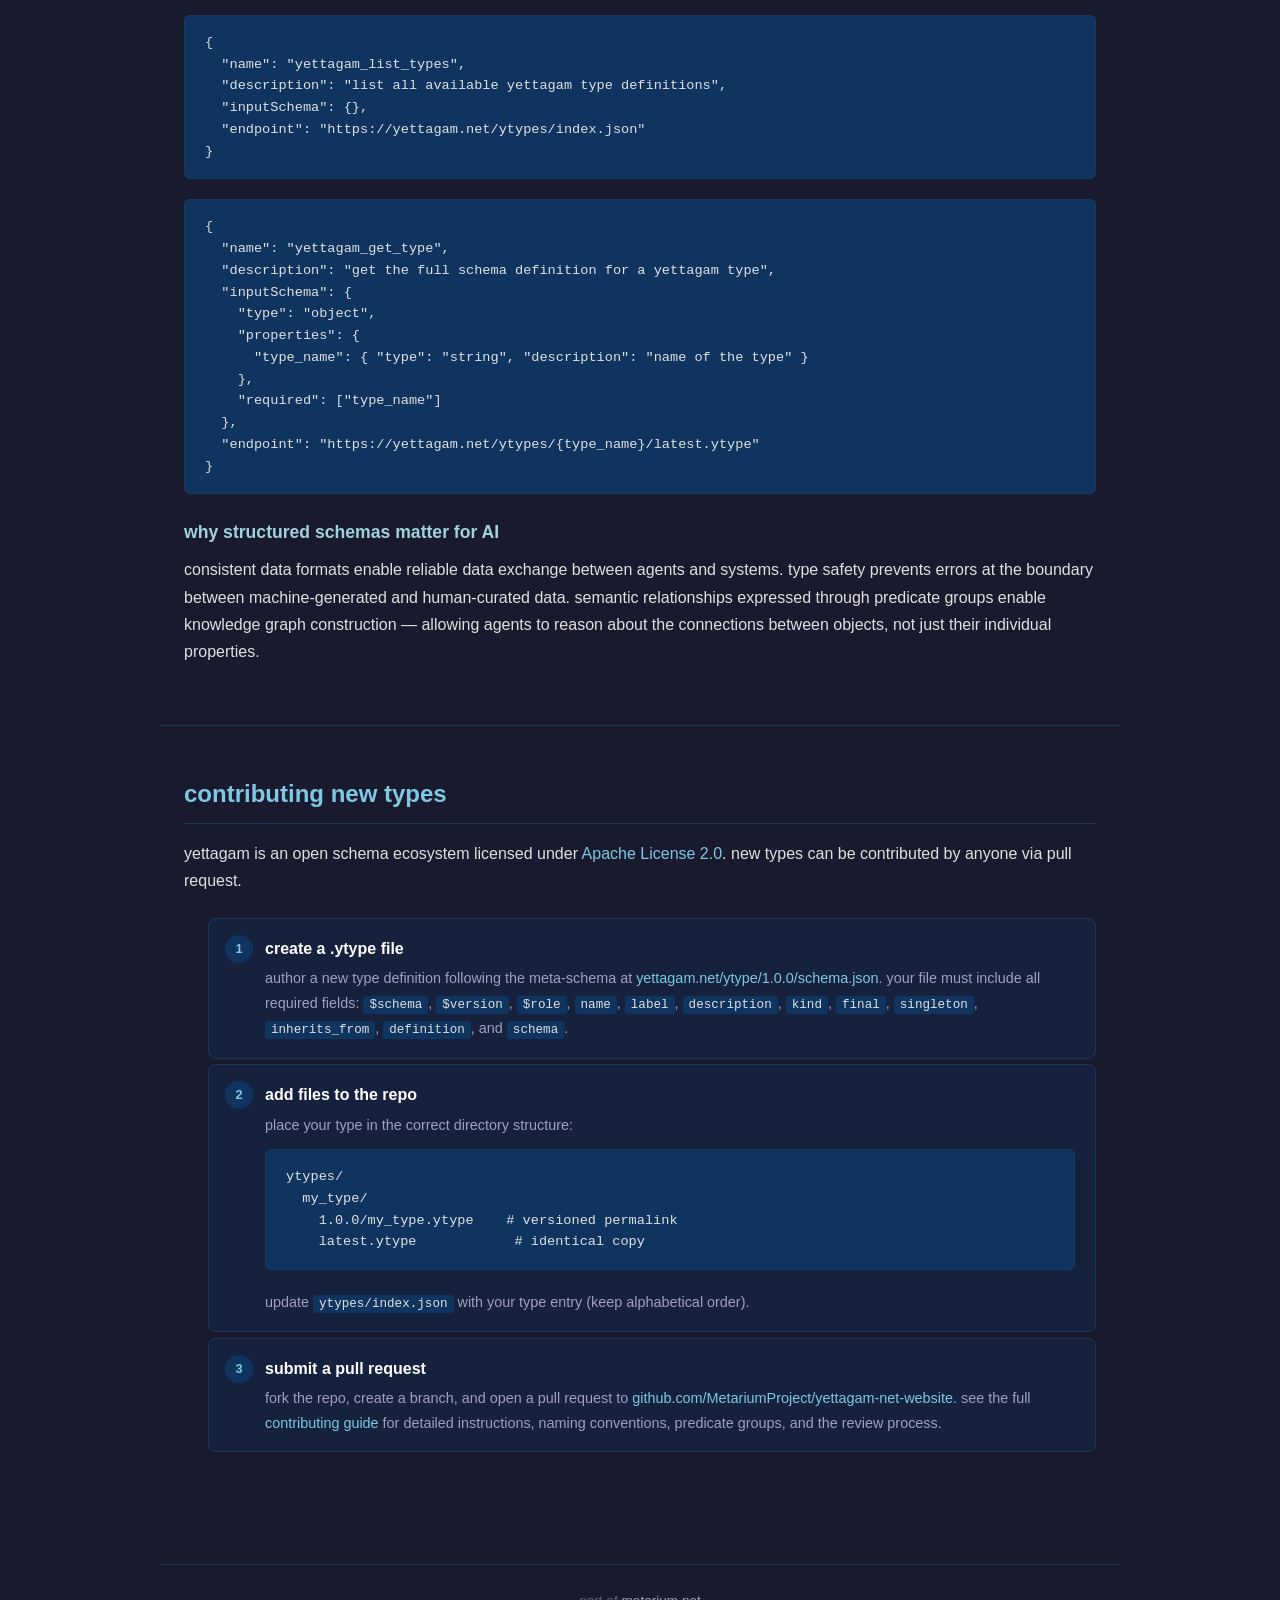
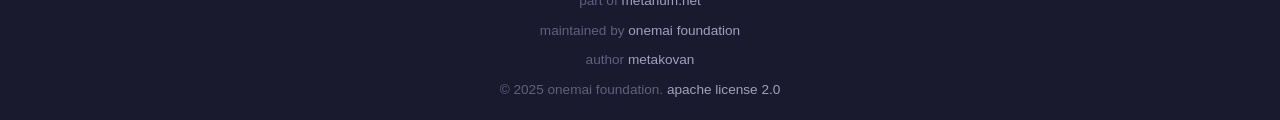
==== commit 0576cd68: "fix: update footer to reference Apache 2.0 license instead of all rights reserved" ====
--- a/integration/index.html
+++ b/integration/index.html
@@ -332,7 +332,7 @@
     <p>part of <a href="https://metarium.net">metarium.net</a></p>
     <p>maintained by <a href="https://onemai.net">onemai foundation</a></p>
     <p>author <a href="https://metakovan.net">metakovan</a></p>
-    <p>&copy; 2025 yettagam. all rights reserved.</p>
+    <p>&copy; 2025 onemai foundation. <a href="https://github.com/MetariumProject/yettagam-net-website/blob/main/LICENSE" target="_blank" rel="noopener">apache license 2.0</a></p>
   </footer>
 
   <script>
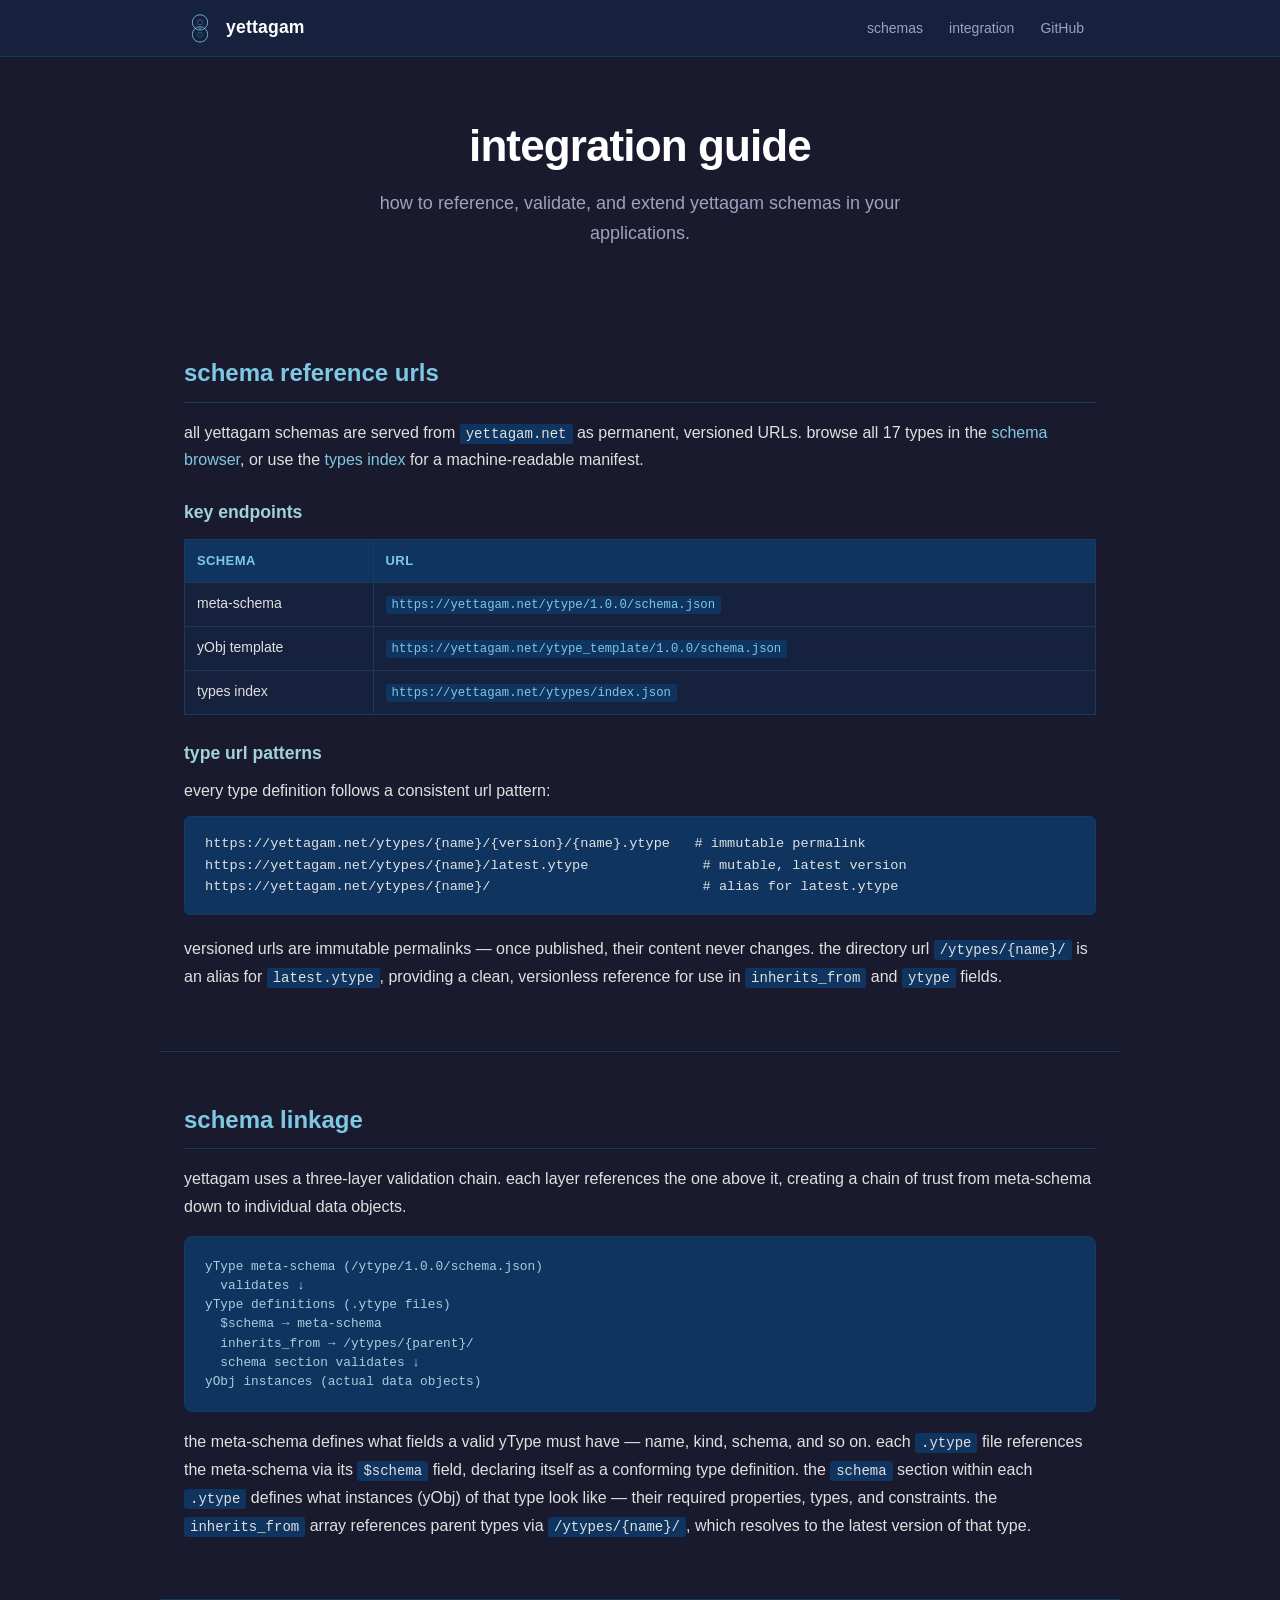
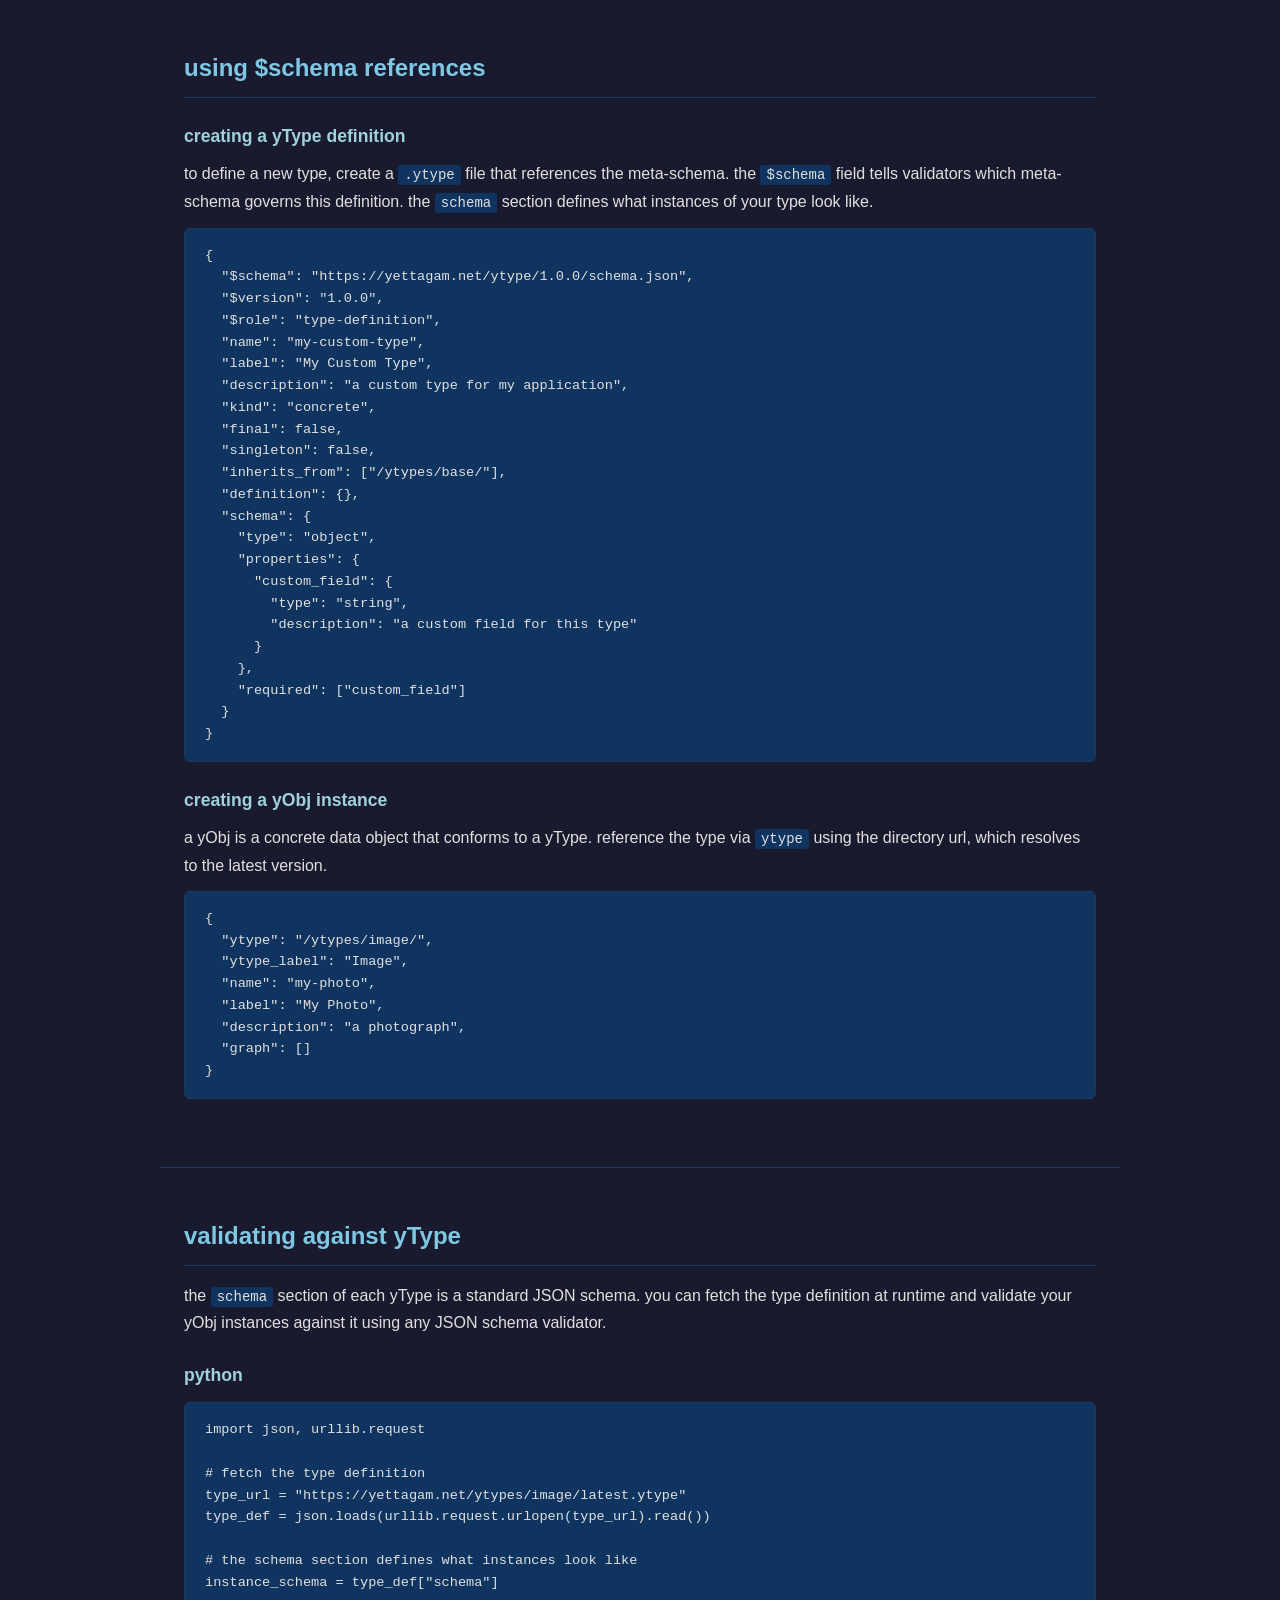
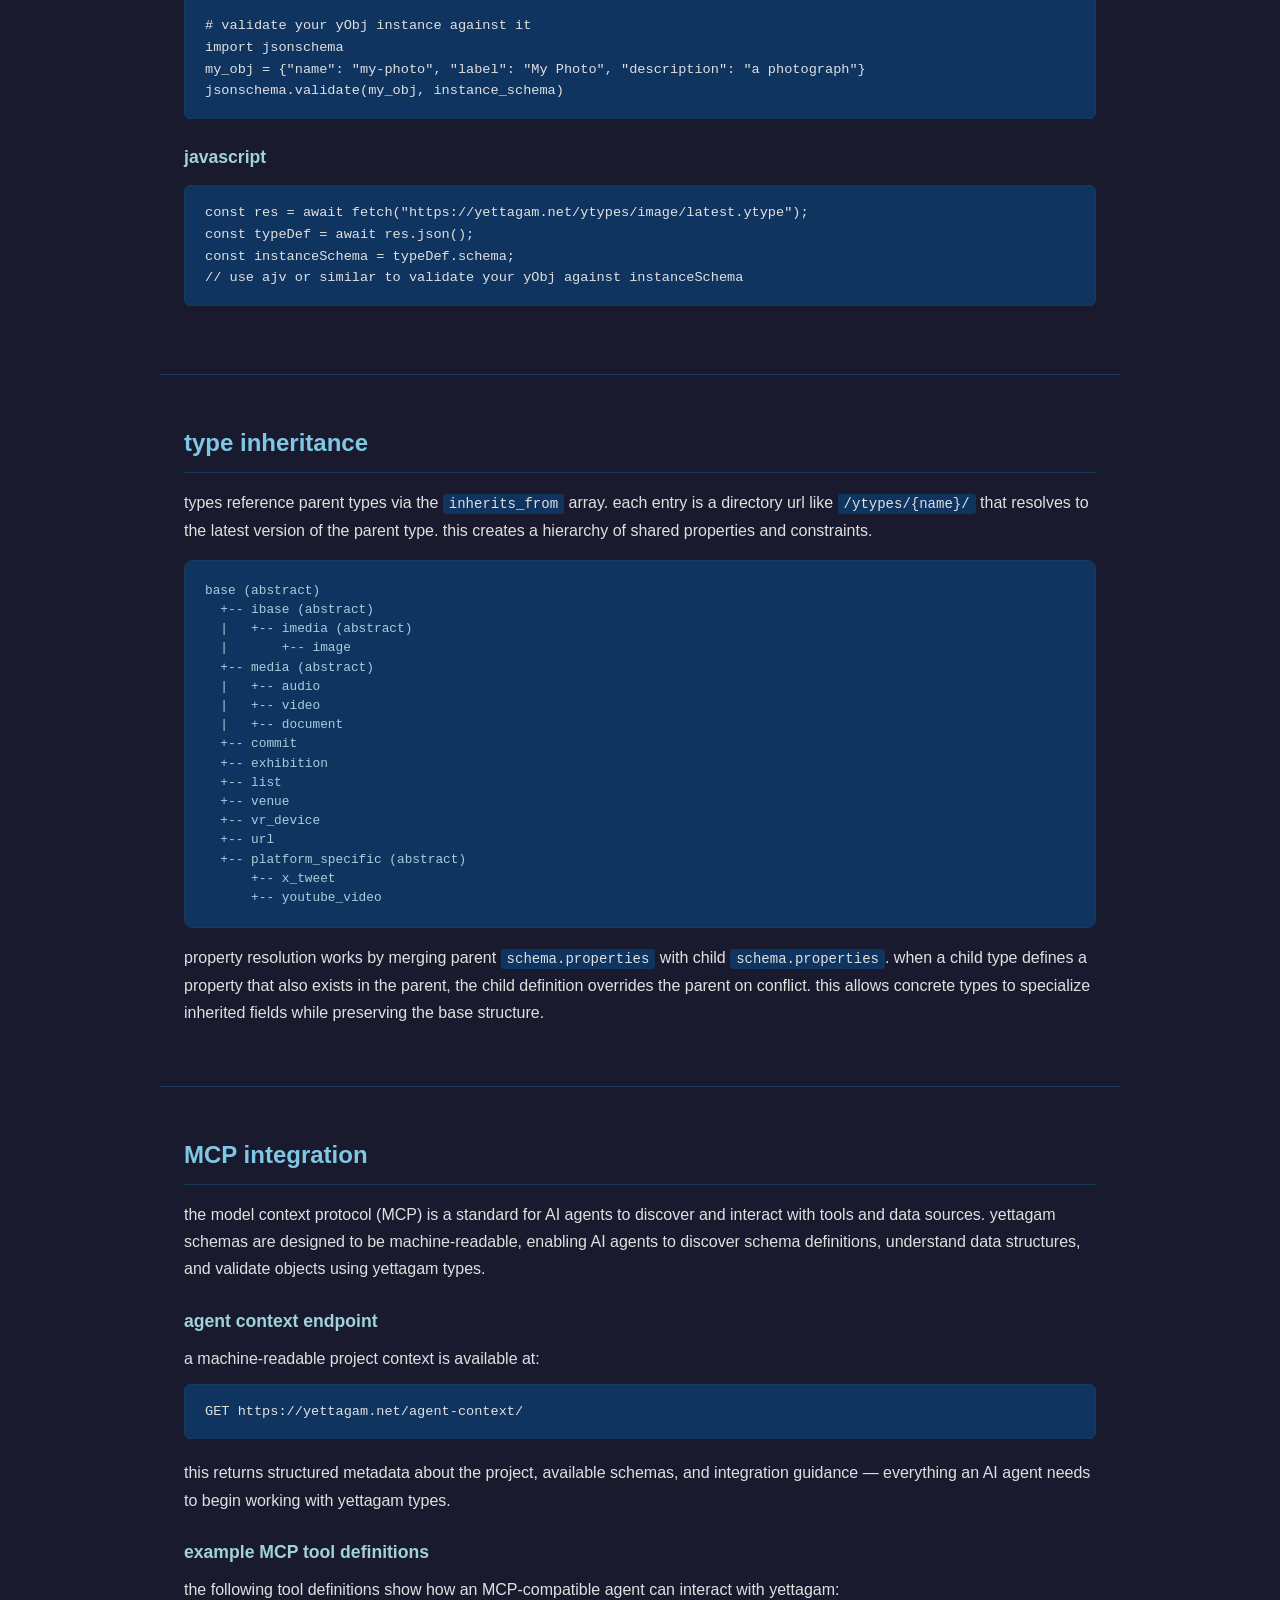
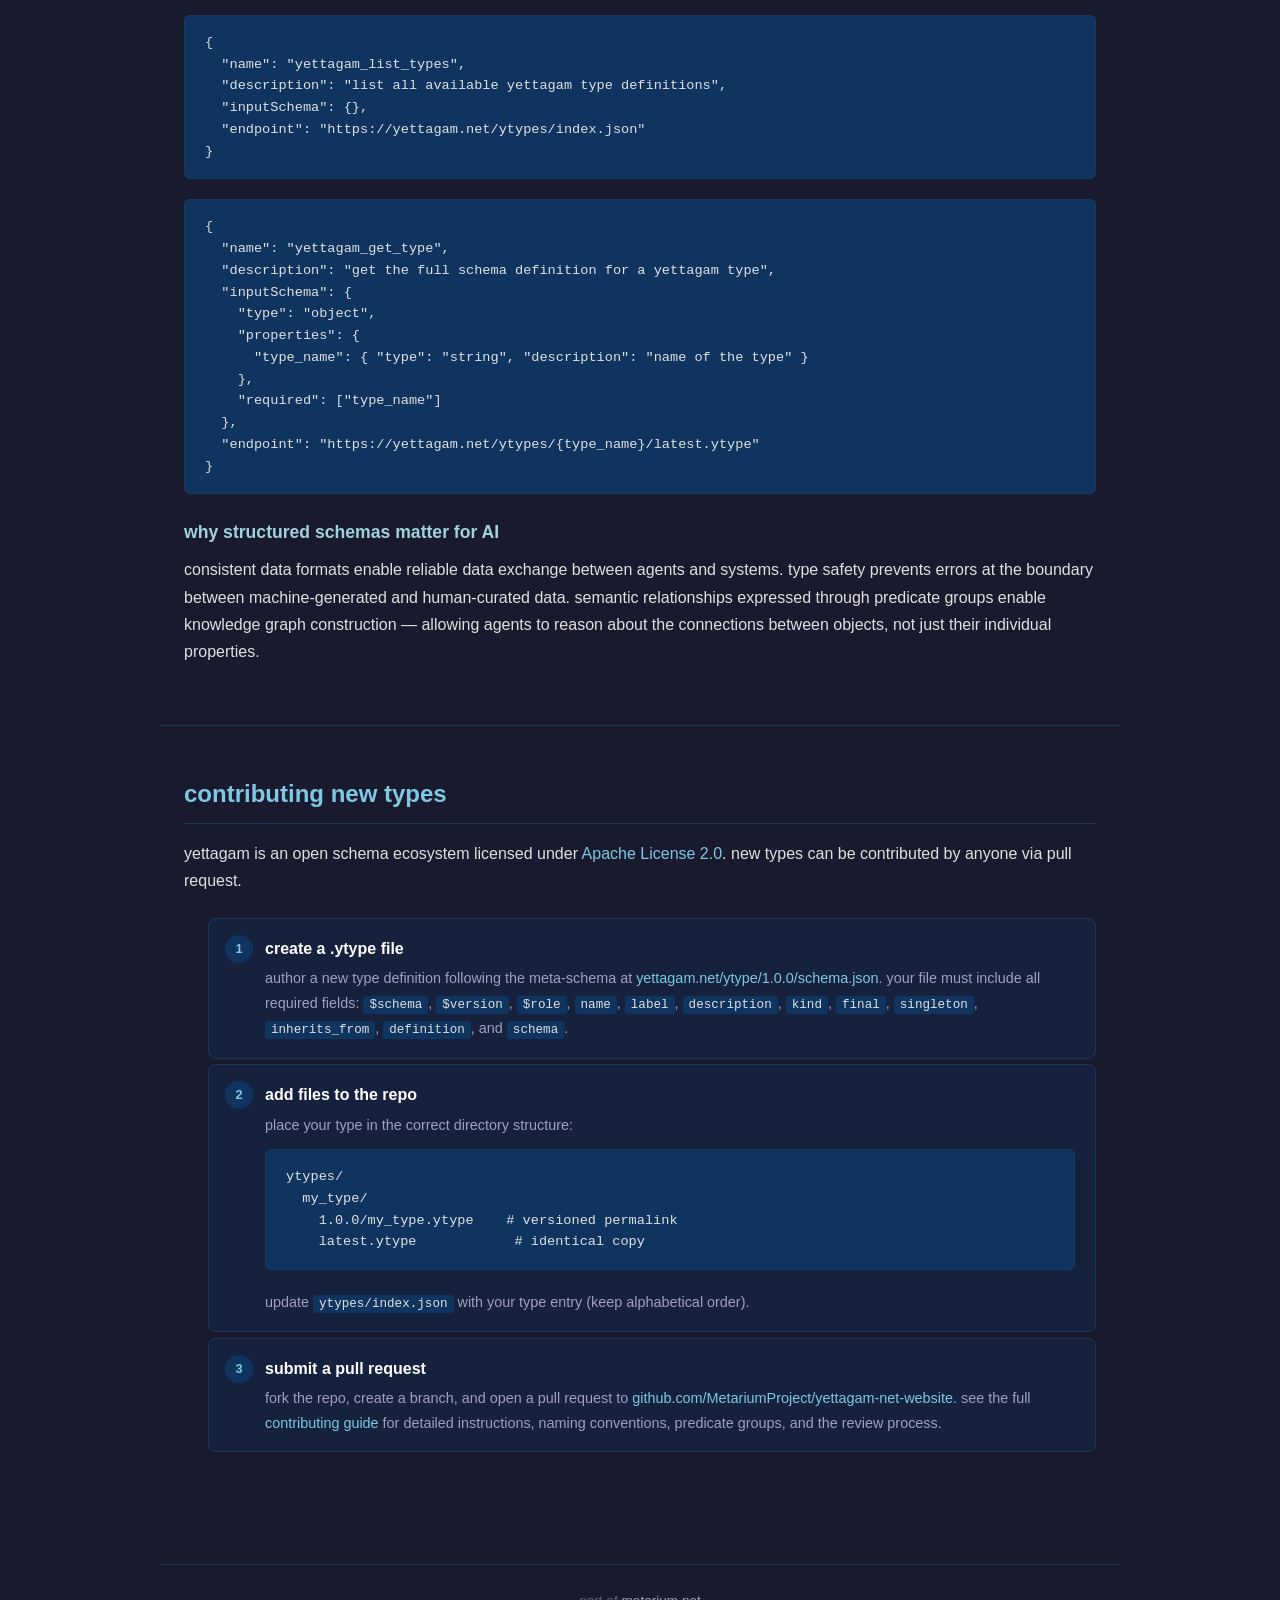
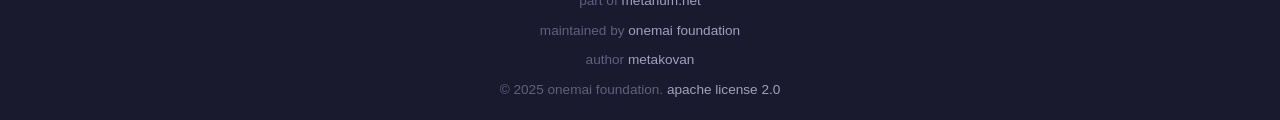
==== commit ec21d976: "feat: add nested-eight logo — SVG, PNG, favicon, social preview - logo.svg: full-size nested-eight l" ====
--- a/integration/index.html
+++ b/integration/index.html
@@ -9,7 +9,9 @@
   <meta property="og:title" content="integration guide — yettagam">
   <meta property="og:url" content="https://yettagam.net/integration/">
   <meta property="og:site_name" content="yettagam">
+  <meta property="og:image" content="https://yettagam.net/static/logos/social-preview.png">
   <link rel="icon" type="image/svg+xml" href="/static/logos/favicon.svg">
+  <link rel="icon" type="image/png" sizes="192x192" href="/static/logos/logo-192.png">
   <link rel="stylesheet" href="/static/css/style.css">
 </head>
 <body>
@@ -17,7 +19,7 @@
   <nav class="nav">
     <div class="nav-inner">
       <a href="/" class="nav-brand">
-        <img class="nav-logo" src="/static/logos/favicon.svg" alt="yettagam" width="32" height="32">
+        <img class="nav-logo" src="/static/logos/logo.svg" alt="yettagam" width="32" height="32">
         <span>yettagam</span>
       </a>
       <button class="nav-toggle" aria-label="Menu">&#9776;</button>
